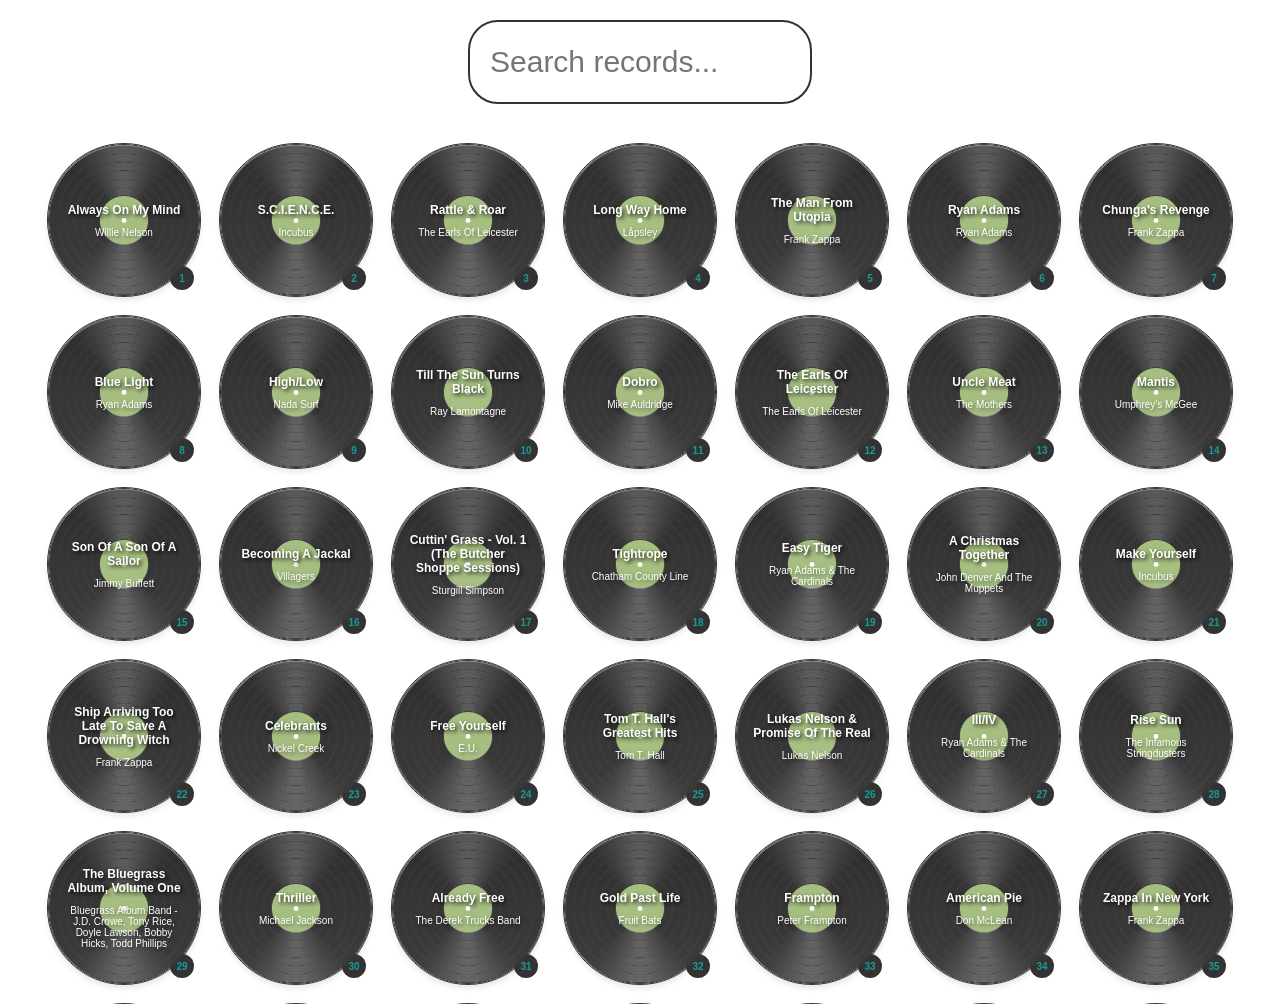
==== index.html @ 573f3544 "Added Spotify embedded player" ====
<!DOCTYPE html>
<html lang="en">
<head>
    <link rel="icon" href="images/favicon.png" type="image/x-icon">
    <link rel="shortcut icon" href="images/favicon.png" type="image/x-icon">
    <meta charset="UTF-8">
    <meta name="viewport" content="width=device-width, initial-scale=1.0">
    <title>Vinyl Records App</title>
    <link rel="stylesheet" href="style/style.css">
</head>
<body>
    <!-- Background image container -->
    <div id="background-image-container"></div>

    <!-- Search form -->
    <div class="search-container">
        <input type="text" id="search-input" placeholder="Search records...">
    </div>

    <!-- Main content container -->
    <div id="main-content">
        <!-- Card container -->
        <div id="card-container"></div>
    </div>

    <!-- Modal -->
    <div id="modal" class="modal">
        <div class="modal-content">
            <span class="close" id="close">&times;</span>
            <div id="modal-details">
                <!-- Add a div to display the Spotify Album Art -->
                <div id="album-art-container">
                    <img id="album-art" src="" alt="Album Art">
                    <div id="spotify-player-container"></div>
                    <h2 id="modal-title">Title</h2>
                    <p><strong id="modal-artist">Artist</strong></p>
                    <a id="modal-spotify-link" href="#" target="_blank"><img src="images/spotify.png" alt="Spotify" width="50" height="50"></a>
                    <a id="modal-discogs-link" href="#" target="_blank"><img src="images/discogs.png" alt="Discogs" width="50" height="50"></a>
                    <div id="modal-high"></div><div id="modal-median"></div><div id="modal-low"></div> 
                </div>
            </div>
        </div>
    </div>

    <!-- JavaScript -->
    <script src="scripts/script.js"></script>
</body>
</html>
---- style/style.css ----
/* Reset some default styles */
body, html {
    margin: 0;
    padding: 0;
    font-family: Arial, sans-serif;
    overflow: hidden;
}

/* Background image container styles */
#background-image-container {
    position: fixed;
    top: 0;
    left: 0;
    width: 100%;
    height: 100%;
    background-size: cover;
    background-repeat: no-repeat;
    z-index: -1; /* Place it behind other content */
}


#main-content {
    position: relative;
    z-index: 1;
    max-height: calc(100vh - 20px); /* Adjust as needed */
    overflow-y: auto;
}

/* Card container styles */
#card-container {
    display: flex;
    flex-wrap: wrap;
    gap: 20px;
    padding: 20px;
    justify-content: center;
}

/* Card styles */
.card {
    width: 150px; /* Adjust the size as needed */
    height: 150px;
    border-radius: 50%;
    border: 0.1px solid #333; /* Outer edge border color */
    outline: 0.1px solid #333; /* Inner edge border color */
    background: url('../images/vinyl_bg.png'); /* Restore the background image */
    background-size: cover;
    background-repeat: no-repeat;
    position: relative;
    display: flex;
    align-items: center;
    justify-content: center;
    cursor: pointer;
    transition: transform 0.3s ease-in-out;
    box-shadow: 0px 4px 6px rgba(0, 0, 0, 0.1); /* Shadow */
}



.card:hover {
    transform: scale(1.05);
}

/* Circular container for text */
.text-container {
    width: 100%;
    height: 100%;
    border-radius: 50%;
    position: absolute;
    display: flex;
    flex-direction: column;
    justify-content: center;
    align-items: center;
    text-align: center;
    padding: 10px; /* Adjust padding as needed */
    box-sizing: border-box;
    background-color: rgba(255, 255, 255, 0.1); /* White background with transparency */
    overflow: hidden; /* Crop content that exceeds boundaries */
}



/* Title and Artist text styles */
.text-container h3 {
    color: white; /* White text color */
    font-size: 10px; /* Adjust font size as needed */
    margin: 0;
    padding: 5px; /* Adjust padding as needed */
    text-shadow: 2px 2px 4px rgba(0, 0, 0, 0.9);
}

.text-container p {
    color: white; /* White text color */
    font-size: 8px; /* Adjust font size as needed */
    margin: 0;
    padding: 5px; /* Adjust padding as needed */
    text-shadow: 2px 2px 4px rgba(0, 0, 0, 0.5);
}

/* Larger label hole */
.label {
    width: 20px;
    height: 20px;
    background-color: #333; /* Larger hole color */
    border-radius: 50%;
    position: absolute;
    bottom: 5px;
    right: 5px;
}

/* Smaller hole inside the label-hole */
.small-hole {
    width: 2px;
    height: 2px;
    background-color: #000; /* Smaller hole color */
    border-radius: 50%;
    position: absolute;
    bottom: 9px; /* Adjust the position to center it */
    right: 9px; /* Adjust the position to center it */
}

/* Highlight gradients for a more realistic look */
.card::before,
.card::after {
    content: "";
    position: absolute;
    width: 100%;
    height: 100%;
    background: linear-gradient(to top, rgba(255, 255, 255, 0.2) 0%, rgba(255, 255, 255, 0) 100%);
    border-radius: 50%;
    opacity: 0.2;
    pointer-events: none;
}

.card::before {
    top: 0;
    left: 0;
}

.card::after {
    bottom: 0;
    right: 0;
}

.modal-wrapper {
    /* Ensure the wrapper takes the full viewport height */
    height: 100vh;
    /* Enable scrolling within the wrapper if needed */
    overflow-y: auto;
    /* Hide horizontal scrollbar (optional) */
    overflow-x: hidden;
    /* Center the modal content vertically and horizontally */
    display: flex;
    align-items: center;
    justify-content: center;
}

/* Modal styles with a prominent shadow and glow */
.modal {
    position: fixed;
    width: 500px; /* Fixed width of 500px */
    height: 500px; /* Fixed height of 500px */
    z-index: 999;
    top: 50%;
    left: 50%;
    transform: translate(-50%, -50%);
    border-radius: 50%;
    background: url('../images/vinyl_bg.png'); /* Update the path to your image */
    background-size: cover; /* Ensure the background image fully covers the container */
    padding: 20px; /* Adjust padding as needed */
    box-shadow: 0px 8px 20px rgba(0, 0, 0, 0.5), 0px 0px 20px rgba(0, 255, 255, 0.5); /* Shadow with glow */
    max-height: 80%;
    overflow-y: auto;
    text-align: center;
    color: white;
    display: flex;
    flex-direction: column;
    justify-content: center;
}

/* Prevent body scrolling when the modal is open */
body.modal-open {
    overflow: hidden;
}

/* CSS */
.modal-content {
    max-height: 80vh; /* Set the maximum height to 80% of the viewport height */
    overflow-y: auto; /* Enable vertical scrolling when content exceeds max-height */
}


/* Font sizes for modal text */
.modal h2 {
    font-size: 40px; /* Larger font size for Title */
    overflow-wrap: break-word; /* Allow text to wrap */
   /* padding: 100px 0; /* Adjust padding as needed */
}

.modal p {
    font-size: 12px; /* Default font size for other text */
    overflow-wrap: break-word; /* Allow text to wrap */
    padding: 5px 0; /* Adjust padding as needed */
}

/* Font size for Artist text in modal */
.modal p.artist {
    font-size: 24px; /* Larger font size for Artist */
}


/* Font size for Artist text in modal */
.modal h2.artist {
    font-size: 30px; /* Larger font size for Artist */
}


.close {
    position: absolute;
    top: 10px;
    right: 10px;
    font-size: 24px;
    cursor: pointer;
}

.record-number-circle {
    position: absolute;
    bottom: 5px;
    right: 5px;
    background-color: #333; /* Circle background color */
    color: rgba(0, 255, 255, 0.5);
    border-radius: 50%;
    width: 24px; /* Adjust the size as needed */
    height: 24px; /* Adjust the size as needed */
    display: flex;
    justify-content: center;
    align-items: center;
    font-weight: bold;
    font-size: 10px; /* Adjust the font size as needed */
}

/* Search form input styles */
#search-input {
    width: 300px; /* Adjust the width as needed */
    height: 60px; /* Set the height to create a pill shape */
    border-radius: 30px; /* Half of the height to make it pill-shaped */
    font-size: 30px; /* Set the font size to 30px */
    padding: 10px 20px; /* Adjust padding as needed for text alignment */
    outline: none; /* Remove default input focus outline */
    border: 2px solid #333; /* Add a border style */
}

/* Search container styles (optional) */
.search-container {
    margin: 20px; /* Adjust margin as needed */
    text-align: center; /* Center the input within the container */
}

/* Style for the dropdown container */
.filter-container {
    position: relative;
    margin-bottom: 20px;
}

/* Style for the label */
label {
    display: block;
    margin-bottom: 5px;
    font-weight: bold;
}

/* Style for the select element */
#collection-filter {
    width: 50%;
    padding: 10px;
    border: none;
    border-radius: 25px; /* Make it pill-shaped */
    outline: none;
    display: block;
    margin: 0 auto; /* Center the element horizontally */
}


  /* Additional styling for the card content (Title and Artist) */
.card h3 {
    font-size: 12px;
    margin: 0;
    color: white;
  }
  
  .card p {
    font-size: 10px;
    margin: 0;
    color: white;
  }

/* Style for the album art container */
#album-art-container {
    text-align: center; /* Center its contents horizontally */
}

/* Style for the album art image */
#album-art {
    max-width: 190px; /* Ensure the image doesn't exceed the container width */
    height: auto; /* Maintain the image's aspect ratio */
    margin-bottom: 10px; /* Add spacing below the image */
    margin-top: 10px; /* Add spacing above the image */
    box-shadow: 0px 8px 20px rgba(0, 0, 0, 0.5), 0px 0px 20px rgba(0, 255, 255, 0.5); /* Shadow with glow */
}

/* Style for the title background */
#modal-title::before,
.modal h2::before {
    content: "";
    position: absolute;
    top: 0;
    left: 0;
    width: 100%;
    height: 100%;
    z-index: -1; /* Place it behind the text */
}

/* Style for the title text */
#modal-title {
    font-size: 20px; /* Adjust the font size as needed */
    margin-bottom: 2px; /* Add spacing below the title */
    position: relative; /* Ensure it's positioned relative to the container */
    z-index: 1; /* Place it above the background */
}

/* Style for the artist text */
.modal h2 {
    font-size: 20px; /* Larger font size for Title */
    overflow-wrap: break-word; /* Allow text to wrap */
    margin: 0;
    position: relative; /* Ensure it's positioned relative to the container */
    z-index: 1; /* Place it above the background */
}


/* Style for the artist */
#modal-artist {
    font-weight: bold; /* Make the artist text bold */
}

/* Style the "high," "median," and "low" fields in the modal */
#modal-high,
#modal-median,
#modal-low {
    font-weight: bold; /* Make the text bold */
    margin-top: 5px; /* Add some spacing between each field */
}

/* Style the values themselves */
#modal-high,
#modal-median,
#modal-low {
    color: #ffffff; /* Change the text color to blue (you can use your preferred color) */
    font-size: 10px;
}

/* Style the entire modal text section (including "high," "median," and "low") */
.modal-text {
    text-shadow: 2px 2px 4px rgba(0, 0, 0, 1);
}

#spotify-player-container {
    height: 90px; /* Adjust the height as needed */
    overflow: hidden; /* Hide any overflowing content (if necessary) */
}

iframe {
    border: none; /* Remove the border */
}
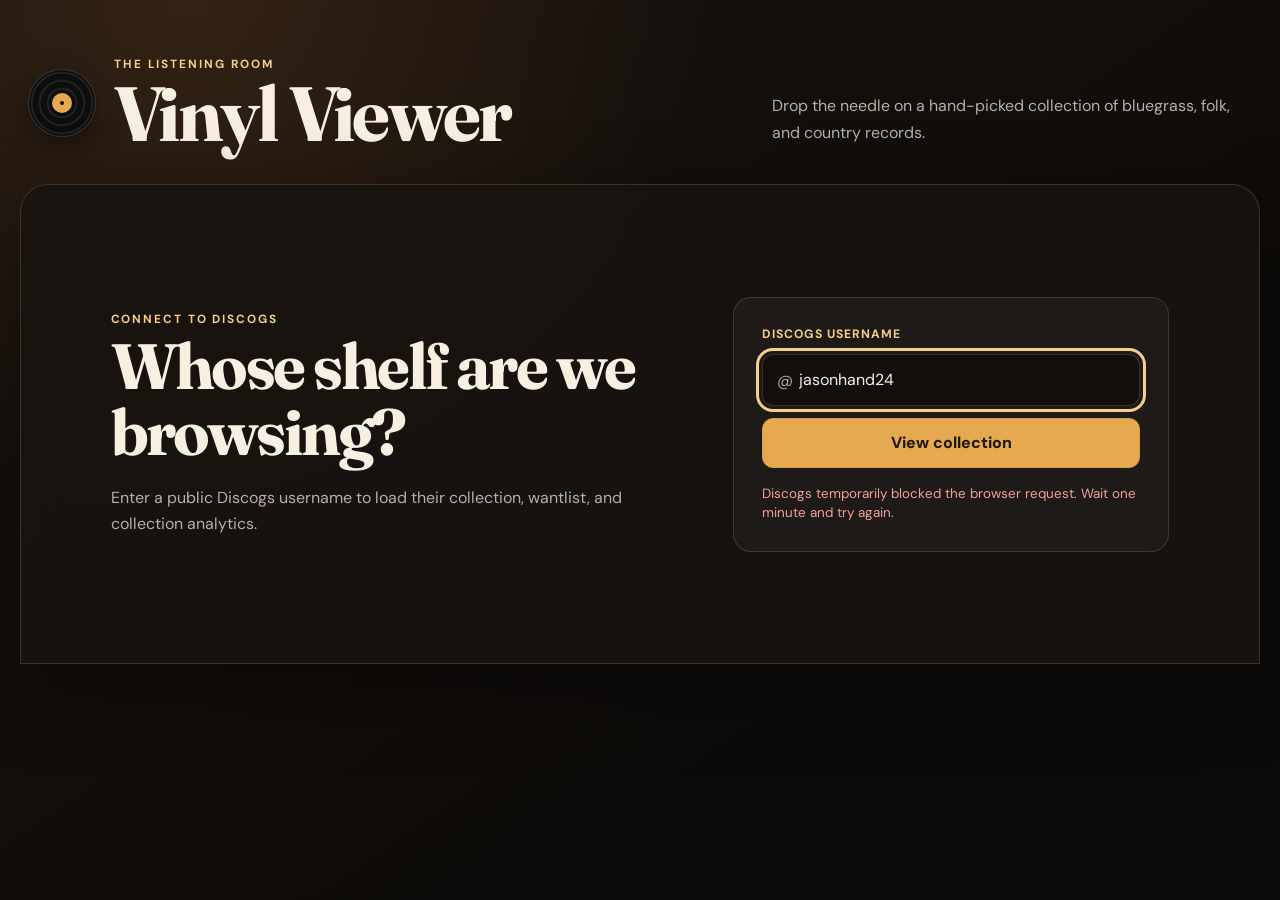
==== commit 42d3a47f: "UI updates and feature enhancements" ====
--- a/index.html
+++ b/index.html
@@ -1,48 +1,282 @@
-<!DOCTYPE html>
+<!doctype html>
 <html lang="en">
 <head>
-    <link rel="icon" href="images/favicon.png" type="image/x-icon">
-    <link rel="shortcut icon" href="images/favicon.png" type="image/x-icon">
-    <meta charset="UTF-8">
-    <meta name="viewport" content="width=device-width, initial-scale=1.0">
-    <title>Vinyl Records App</title>
+    <meta charset="utf-8">
+    <meta name="viewport" content="width=device-width, initial-scale=1">
+    <meta name="theme-color" content="#15110d">
+    <meta name="referrer" content="no-referrer">
+    <meta name="description" content="Browse a personal collection of vinyl records by artist, title, label, and genre.">
+    <link rel="icon" href="images/favicon.png" type="image/png">
+    <title>Vinyl Viewer</title>
     <link rel="stylesheet" href="style/style.css">
 </head>
 <body>
-    <!-- Background image container -->
-    <div id="background-image-container"></div>
-
-    <!-- Search form -->
-    <div class="search-container">
-        <input type="text" id="search-input" placeholder="Search records...">
+    <div class="background" aria-hidden="true"></div>
+
+    <header class="site-header">
+        <div class="header-content">
+            <div class="brand">
+                <div class="brand-mark" aria-hidden="true"><span></span></div>
+                <div>
+                    <p class="eyebrow">The listening room</p>
+                    <h1>Vinyl Viewer</h1>
+                </div>
+            </div>
+            <p class="intro">Drop the needle on a hand-picked collection of bluegrass, folk, and country records.</p>
+        </div>
+        <div id="navigation-row" class="navigation-row" hidden>
+            <nav class="view-nav" aria-label="Vinyl Viewer sections">
+                <button class="view-nav-button is-active" type="button" data-view="collection" aria-current="page">
+                    Collection <span id="collection-count">0</span>
+                </button>
+                <button class="view-nav-button" type="button" data-view="wantlist">
+                    Wantlist <span id="wantlist-count">0</span>
+                </button>
+                <button id="seller-view-button" class="view-nav-button" type="button" data-view="seller" hidden>
+                    For Sale <span id="seller-count">—</span>
+                </button>
+                <button class="view-nav-button" type="button" data-view="analytics">
+                    Analytics
+                </button>
+                <button class="view-nav-button" type="button" data-view="share">
+                    Share
+                </button>
+            </nav>
+            <div class="account-tools">
+                <span>Viewing <strong id="connected-username"></strong></span>
+                <button type="button" data-view="about">Who built this?</button>
+                <button id="disconnect-button" type="button">Disconnect</button>
+            </div>
+        </div>
+    </header>
+
+    <main>
+        <section id="connection-screen" class="connection-screen" aria-labelledby="connection-heading" hidden>
+            <div class="connection-copy">
+                <p class="eyebrow">Connect to Discogs</p>
+                <h2 id="connection-heading">Whose shelf are we browsing?</h2>
+                <p>Enter a public Discogs username to load their collection, wantlist, and collection analytics.</p>
+            </div>
+            <form id="connection-form" class="connection-form">
+                <label for="username-input">Discogs username</label>
+                <div class="connection-field">
+                    <span aria-hidden="true">@</span>
+                    <input id="username-input" name="username" type="text" required maxlength="64" autocomplete="username" placeholder="username">
+                </div>
+                <button id="connect-button" type="submit">View collection</button>
+                <p id="connection-error" class="connection-error" role="alert" hidden></p>
+            </form>
+        </section>
+
+        <section id="collection-panel" class="collection-panel" aria-labelledby="collection-heading" hidden>
+            <div class="collection-heading">
+                <div>
+                    <p id="section-eyebrow" class="eyebrow">Record library</p>
+                    <h2 id="collection-heading">Browse the collection</h2>
+                </div>
+                <p id="result-count" class="result-count" aria-live="polite">Loading records…</p>
+            </div>
+            <div id="shared-banner" class="shared-banner" hidden>
+                <strong>Shared collection</strong>
+                <p id="shared-description"></p>
+            </div>
+
+            <div id="collection-controls" class="controls" aria-label="Collection filters">
+                <label class="search-field" for="search-input">
+                    <span class="sr-only">Search records</span>
+                    <svg aria-hidden="true" viewBox="0 0 24 24">
+                        <path d="m21 21-4.4-4.4m2.4-5.1a7.5 7.5 0 1 1-15 0 7.5 7.5 0 0 1 15 0Z"></path>
+                    </svg>
+                    <input type="search" id="search-input" placeholder="Search artist, album, or label" autocomplete="off">
+                </label>
+
+                <label class="select-field">
+                    <span>Sort by</span>
+                    <select id="sort-select">
+                        <option value="shuffle">Shelf shuffle</option>
+                        <option value="artist">Artist A–Z</option>
+                        <option value="title">Album A–Z</option>
+                        <option value="newest">Recently added</option>
+                        <option value="rating">Highest rated</option>
+                    </select>
+                </label>
+
+                <button id="shuffle-button" class="secondary-button" type="button">
+                    <svg aria-hidden="true" viewBox="0 0 24 24">
+                        <path d="M16 3h5v5M4 20 21 3M21 16v5h-5M15 15l6 6M4 4l5 5"></path>
+                    </svg>
+                    Shuffle
+                </button>
+            </div>
+
+            <div id="status-message" class="status-message" role="status">
+                <div class="loader" aria-hidden="true"></div>
+                <p>Pulling records from the shelf…</p>
+            </div>
+            <div id="card-container" class="record-grid" hidden></div>
+            <nav id="seller-pagination" class="seller-pagination" aria-label="Seller inventory pages" hidden>
+                <button id="seller-previous" type="button">Previous</button>
+                <p id="seller-page-status"></p>
+                <button id="seller-next" type="button">Next</button>
+                <a id="seller-profile-link" target="_blank" rel="noopener noreferrer" referrerpolicy="no-referrer">
+                    View full inventory on Discogs
+                </a>
+            </nav>
+            <div id="analytics-dashboard" class="analytics-dashboard" hidden></div>
+            <div id="share-page" class="share-page" hidden>
+                <div class="share-intro">
+                    <p class="eyebrow">Share collection</p>
+                    <h3>Send someone the perfect stack.</h3>
+                    <p>Create a link to the records currently filtered on your shelf, the complete collection, or an album-by-album custom selection.</p>
+                </div>
+
+                <div class="share-options">
+                    <button id="share-current-button" class="share-option" type="button">
+                        <span class="share-option-icon" aria-hidden="true">⌕</span>
+                        <strong>Share current view</strong>
+                        <span>Keep the current search and filters</span>
+                        <small id="share-current-count">0 records</small>
+                    </button>
+                    <button id="share-full-button" class="share-option" type="button">
+                        <span class="share-option-icon" aria-hidden="true">◉</span>
+                        <strong>Share full collection</strong>
+                        <span>Include every album on the shelf</span>
+                        <small id="share-full-count">0 records</small>
+                    </button>
+                    <button id="share-custom-button" class="share-option" type="button">
+                        <span class="share-option-icon" aria-hidden="true">✓</span>
+                        <strong>Custom selection</strong>
+                        <span>Choose individual albums to include</span>
+                        <small>Pick albums</small>
+                    </button>
+                </div>
+
+                <label class="share-description" for="share-description">
+                    <span>Collection description <small>(optional)</small></span>
+                    <textarea id="share-description" maxlength="500" placeholder="Add a note for the people opening your link…"></textarea>
+                </label>
+
+                <section id="custom-share-panel" class="custom-share-panel" hidden>
+                    <div class="custom-share-heading">
+                        <div>
+                            <h4>Build a custom collection</h4>
+                            <p id="custom-selection-count">0 albums selected</p>
+                        </div>
+                        <div>
+                            <button id="select-all-share" type="button">Select all</button>
+                            <button id="clear-share-selection" type="button">Clear</button>
+                        </div>
+                    </div>
+                    <label class="custom-share-search">
+                        <span class="sr-only">Search albums to share</span>
+                        <input id="custom-share-search" type="search" placeholder="Search albums or artists">
+                    </label>
+                    <div id="custom-share-grid" class="custom-share-grid"></div>
+                    <button id="create-custom-share" class="create-share-button" type="button" disabled>Create custom link</button>
+                </section>
+
+                <section id="share-result" class="share-result" hidden>
+                    <div>
+                        <p class="eyebrow">Your link is ready</p>
+                        <h4>Share it anywhere</h4>
+                    </div>
+                    <div class="share-link-field">
+                        <input id="share-url" type="text" readonly aria-label="Share URL">
+                        <button id="copy-share-url" type="button">Copy link</button>
+                    </div>
+                    <p id="share-status" role="status"></p>
+                </section>
+            </div>
+            <div id="about-page" class="about-page" hidden>
+                <div class="about-intro">
+                    <div class="about-record" aria-hidden="true"><span></span></div>
+                    <div>
+                        <p class="eyebrow">About Vinyl Viewer</p>
+                        <h3>Built for people who still love the whole album.</h3>
+                        <p>Vinyl Viewer makes it easy to share and explore public Discogs collections through a focused, artwork-first experience.</p>
+                    </div>
+                </div>
+
+                <div class="about-feature-grid">
+                    <article class="about-card">
+                        <span class="about-icon" aria-hidden="true">👥</span>
+                        <h4>View friends’ collections</h4>
+                        <p>Discover what your friends are spinning, browse their collection and wantlist, and get inspired by their musical taste.</p>
+                        <ul>
+                            <li>See album artwork in detail</li>
+                            <li>Browse by collection, year, or rating</li>
+                            <li>Open any album for complete details</li>
+                        </ul>
+                    </article>
+                    <article class="about-card">
+                        <span class="about-icon" aria-hidden="true">🎵</span>
+                        <h4>Your Discogs collection</h4>
+                        <p>Connect any public Discogs username to view its collection in a clean, responsive interface.</p>
+                        <ul>
+                            <li>Advanced filtering and sorting</li>
+                            <li>Collection statistics and insights</li>
+                            <li>Easy switching between collectors</li>
+                        </ul>
+                    </article>
+                </div>
+
+                <section class="about-builder">
+                    <div>
+                        <p class="eyebrow">Who built this?</p>
+                        <h3>Created by Jason Hand</h3>
+                        <p>Developer, creator, and advocate building useful digital experiences for curious people.</p>
+                    </div>
+                    <div class="builder-links">
+                        <a href="https://jasonhand.com/" target="_blank" rel="noopener noreferrer">Visit Jason’s site</a>
+                        <a href="https://github.com/jasonhand/vinyl-viewer" target="_blank" rel="noopener noreferrer">View source</a>
+                    </div>
+                </section>
+
+                <section class="coffee-card">
+                    <div class="coffee-icon" aria-hidden="true">☕</div>
+                    <div>
+                        <p class="eyebrow">Support the project</p>
+                        <h3>Buy the developer coffee</h3>
+                        <p>Support the development, maintenance, and hosting costs of this tool.</p>
+                    </div>
+                    <div class="coffee-actions">
+                        <a href="https://buy.stripe.com/28E5kD26Lgnjfpr4XQ3oA00" target="_blank" rel="noopener noreferrer">$5 Coffee</a>
+                        <a href="https://buy.stripe.com/14AdR9aDhgnjcdf61U3oA01" target="_blank" rel="noopener noreferrer">$10 Coffee &amp; Snack</a>
+                    </div>
+                </section>
+
+                <p class="about-footer">Built with <span aria-label="love">♥</span> for vinyl enthusiasts everywhere.</p>
+            </div>
+        </section>
+    </main>
+
+    <div id="modal" class="modal" hidden>
+        <div class="modal-backdrop" data-close-modal></div>
+        <section class="modal-dialog" role="dialog" aria-modal="true" aria-labelledby="modal-title" tabindex="-1">
+            <button id="close-modal" class="modal-close" type="button" aria-label="Close record details">
+                <svg aria-hidden="true" viewBox="0 0 24 24"><path d="m6 6 12 12M18 6 6 18"></path></svg>
+            </button>
+            <div id="modal-content"></div>
+        </section>
     </div>
 
-    <!-- Main content container -->
-    <div id="main-content">
-        <!-- Card container -->
-        <div id="card-container"></div>
-    </div>
-
-    <!-- Modal -->
-    <div id="modal" class="modal">
-        <div class="modal-content">
-            <span class="close" id="close">&times;</span>
-            <div id="modal-details">
-                <!-- Add a div to display the Spotify Album Art -->
-                <div id="album-art-container">
-                    <img id="album-art" src="" alt="Album Art">
-                    <div id="spotify-player-container"></div>
-                    <h2 id="modal-title">Title</h2>
-                    <p><strong id="modal-artist">Artist</strong></p>
-                    <a id="modal-spotify-link" href="#" target="_blank"><img src="images/spotify.png" alt="Spotify" width="50" height="50"></a>
-                    <a id="modal-discogs-link" href="#" target="_blank"><img src="images/discogs.png" alt="Discogs" width="50" height="50"></a>
-                    <div id="modal-high"></div><div id="modal-median"></div><div id="modal-low"></div> 
-                </div>
-            </div>
-        </div>
-    </div>
-
-    <!-- JavaScript -->
+    <template id="record-card-template">
+        <article class="record-card">
+            <button class="record-card-button" type="button">
+                <div class="cover-wrap">
+                    <div class="cover-fallback" aria-hidden="true"><span></span></div>
+                    <img class="cover-image" alt="" loading="lazy">
+                    <div class="cover-shine" aria-hidden="true"></div>
+                </div>
+                <div class="record-copy">
+                    <p class="record-artist"></p>
+                    <h3 class="record-title"></h3>
+                    <div class="record-meta"></div>
+                </div>
+            </button>
+        </article>
+    </template>
+
     <script src="scripts/script.js"></script>
 </body>
 </html>
--- a/style/style.css
+++ b/style/style.css
@@ -1,373 +1,2212 @@
-/* Reset some default styles */
-body, html {
+@import url("https://fonts.googleapis.com/css2?family=DM+Sans:wght@400;500;600;700&family=Fraunces:opsz,wght@9..144,600;9..144,700&display=swap");
+
+:root {
+    color-scheme: dark;
+    --amber: #e5a94f;
+    --amber-light: #f4cf8b;
+    --cream: #f7efe2;
+    --ink: #15110d;
+    --muted: #b9afa2;
+    --panel: rgba(25, 20, 16, 0.88);
+    --panel-light: rgba(51, 40, 31, 0.72);
+    --stroke: rgba(244, 207, 139, 0.17);
+    --shadow: 0 24px 80px rgba(0, 0, 0, 0.38);
+}
+
+* {
+    box-sizing: border-box;
+}
+
+html {
+    min-width: 320px;
+    background: var(--ink);
+    scroll-behavior: smooth;
+}
+
+body {
+    min-height: 100vh;
     margin: 0;
+    color: var(--cream);
+    font-family: "DM Sans", system-ui, sans-serif;
+    background:
+        radial-gradient(circle at 15% 0%, rgba(163, 99, 44, 0.2), transparent 32rem),
+        linear-gradient(145deg, #19130f 0%, #0d0b09 70%);
+}
+
+button,
+input,
+select {
+    font: inherit;
+}
+
+button,
+select {
+    cursor: pointer;
+}
+
+button:focus-visible,
+input:focus-visible,
+select:focus-visible,
+a:focus-visible {
+    outline: 3px solid var(--amber-light);
+    outline-offset: 3px;
+}
+
+.background {
+    position: fixed;
+    inset: 0;
+    z-index: -1;
+    background:
+        linear-gradient(180deg, rgba(10, 8, 6, 0.58), rgba(10, 8, 6, 0.92)),
+        url("../images/backgrounds/bg04.jpg") center / cover;
+    filter: saturate(0.7);
+}
+
+.site-header,
+main {
+    width: min(1440px, calc(100% - 40px));
+    margin-inline: auto;
+}
+
+.site-header {
+    padding: 56px 8px 34px;
+}
+
+.header-content {
+    display: flex;
+    align-items: flex-end;
+    justify-content: space-between;
+    gap: 36px;
+}
+
+.brand {
+    display: flex;
+    align-items: center;
+    gap: 18px;
+}
+
+.brand-mark {
+    position: relative;
+    width: 68px;
+    height: 68px;
+    flex: 0 0 auto;
+    border: 1px solid rgba(255, 255, 255, 0.16);
+    border-radius: 50%;
+    background: repeating-radial-gradient(circle, #0d0d0d 0 5px, #292929 6px, #0d0d0d 8px);
+    box-shadow: 0 10px 28px rgba(0, 0, 0, 0.36);
+}
+
+.brand-mark::after,
+.brand-mark span {
+    position: absolute;
+    inset: 23px;
+    content: "";
+    border-radius: 50%;
+    background: var(--amber);
+}
+
+.brand-mark span {
+    inset: 31px;
+    z-index: 1;
+    background: #17110d;
+}
+
+.eyebrow {
+    margin: 0 0 6px;
+    color: var(--amber-light);
+    font-size: 0.74rem;
+    font-weight: 700;
+    letter-spacing: 0.16em;
+    text-transform: uppercase;
+}
+
+h1,
+h2,
+.modal-heading h2 {
+    margin: 0;
+    font-family: "Fraunces", Georgia, serif;
+    letter-spacing: -0.035em;
+}
+
+h1 {
+    font-size: clamp(2.7rem, 6vw, 5.1rem);
+    line-height: 0.94;
+}
+
+.intro {
+    max-width: 480px;
+    margin: 0 0 4px;
+    color: var(--muted);
+    font-size: 1rem;
+    line-height: 1.65;
+}
+
+.navigation-row {
+    display: flex;
+    align-items: center;
+    justify-content: space-between;
+    gap: 20px;
+    margin-top: 34px;
+    padding-bottom: 2px;
+}
+
+.view-nav {
+    display: flex;
+    gap: 8px;
+}
+
+.view-nav-button {
+    display: inline-flex;
+    align-items: center;
+    gap: 8px;
+    padding: 10px 15px;
+    border: 1px solid transparent;
+    border-radius: 999px;
+    color: var(--muted);
+    background: transparent;
+    font-size: 0.88rem;
+    font-weight: 700;
+    transition: color 160ms ease, background 160ms ease, border-color 160ms ease;
+}
+
+.view-nav-button:hover {
+    color: var(--cream);
+    background: rgba(255, 255, 255, 0.05);
+}
+
+.view-nav-button.is-active {
+    border-color: rgba(229, 169, 79, 0.35);
+    color: var(--amber-light);
+    background: rgba(229, 169, 79, 0.1);
+}
+
+.view-nav-button span {
+    min-width: 23px;
+    padding: 2px 6px;
+    border-radius: 999px;
+    color: var(--cream);
+    background: rgba(255, 255, 255, 0.09);
+    font-size: 0.68rem;
+    text-align: center;
+}
+
+.account-tools {
+    display: flex;
+    align-items: center;
+    gap: 12px;
+    color: var(--muted);
+    font-size: 0.82rem;
+}
+
+.account-tools strong {
+    color: var(--cream);
+}
+
+.account-tools button {
+    padding: 8px 12px;
+    border: 1px solid rgba(255, 255, 255, 0.14);
+    border-radius: 9px;
+    color: var(--muted);
+    background: rgba(255, 255, 255, 0.04);
+}
+
+.account-tools button:hover {
+    border-color: rgba(229, 169, 79, 0.45);
+    color: var(--amber-light);
+}
+
+.account-tools button.is-active {
+    border-color: rgba(229, 169, 79, 0.45);
+    color: var(--amber-light);
+    background: rgba(229, 169, 79, 0.1);
+}
+
+.connection-screen {
+    display: grid;
+    grid-template-columns: 1.1fr 0.9fr;
+    gap: clamp(32px, 7vw, 100px);
+    min-height: 480px;
+    padding: clamp(32px, 7vw, 90px);
+    border: 1px solid var(--stroke);
+    border-radius: 28px 28px 0 0;
+    align-items: center;
+    background: var(--panel);
+    box-shadow: var(--shadow);
+    backdrop-filter: blur(22px);
+}
+
+.connection-copy h2 {
+    max-width: 650px;
+    margin: 0;
+    font-family: "Fraunces", Georgia, serif;
+    font-size: clamp(2.2rem, 5vw, 4.6rem);
+    line-height: 1.03;
+    letter-spacing: -0.04em;
+}
+
+.connection-copy > p:last-child {
+    max-width: 540px;
+    margin: 20px 0 0;
+    color: var(--muted);
+    line-height: 1.65;
+}
+
+.connection-form {
+    display: grid;
+    gap: 12px;
+    padding: 28px;
+    border: 1px solid var(--stroke);
+    border-radius: 18px;
+    background: rgba(255, 255, 255, 0.035);
+}
+
+.connection-form > label {
+    color: var(--amber-light);
+    font-size: 0.76rem;
+    font-weight: 700;
+    letter-spacing: 0.08em;
+    text-transform: uppercase;
+}
+
+.connection-field {
+    position: relative;
+}
+
+.connection-field span {
+    position: absolute;
+    top: 50%;
+    left: 15px;
+    color: var(--muted);
+    transform: translateY(-50%);
+}
+
+.connection-field input {
+    width: 100%;
+    height: 52px;
+    padding: 0 16px 0 36px;
+    border: 1px solid var(--stroke);
+    border-radius: 11px;
+    color: var(--cream);
+    background: rgba(12, 10, 8, 0.62);
+}
+
+.connection-form > button {
+    height: 50px;
+    border: 1px solid #d99c45;
+    border-radius: 11px;
+    color: #21170b;
+    background: var(--amber);
+    font-weight: 800;
+}
+
+.connection-form > button:hover {
+    background: var(--amber-light);
+}
+
+.connection-form > button:disabled {
+    cursor: wait;
+    opacity: 0.65;
+}
+
+.connection-error {
+    margin: 4px 0 0;
+    color: #f2a29d;
+    font-size: 0.84rem;
+    line-height: 1.45;
+}
+
+.collection-panel {
+    min-height: 70vh;
+    padding: 32px;
+    border: 1px solid var(--stroke);
+    border-radius: 28px 28px 0 0;
+    background: var(--panel);
+    box-shadow: var(--shadow);
+    backdrop-filter: blur(22px);
+}
+
+.collection-heading {
+    display: flex;
+    align-items: flex-end;
+    justify-content: space-between;
+    gap: 24px;
+    margin-bottom: 24px;
+}
+
+.collection-heading h2 {
+    font-size: clamp(1.8rem, 3vw, 2.8rem);
+}
+
+.shared-banner {
+    margin: -4px 0 22px;
+    padding: 14px 17px;
+    border: 1px solid rgba(229, 169, 79, 0.28);
+    border-radius: 12px;
+    background: rgba(229, 169, 79, 0.07);
+}
+
+.shared-banner strong,
+.shared-banner p {
+    display: inline;
+}
+
+.shared-banner strong {
+    margin-right: 8px;
+    color: var(--amber-light);
+}
+
+.shared-banner p {
+    margin: 0;
+    color: var(--muted);
+    font-size: 0.86rem;
+}
+
+.result-count {
+    margin: 0;
+    color: var(--muted);
+    font-size: 0.92rem;
+    white-space: nowrap;
+}
+
+.controls {
+    position: sticky;
+    top: 12px;
+    z-index: 5;
+    display: grid;
+    grid-template-columns: minmax(260px, 1fr) auto auto;
+    gap: 12px;
+    margin-bottom: 30px;
+    padding: 12px;
+    border: 1px solid var(--stroke);
+    border-radius: 18px;
+    background: rgba(19, 15, 12, 0.9);
+    box-shadow: 0 14px 30px rgba(0, 0, 0, 0.22);
+    backdrop-filter: blur(18px);
+}
+
+.search-field {
+    position: relative;
+    display: block;
+}
+
+.search-field svg {
+    position: absolute;
+    top: 50%;
+    left: 15px;
+    width: 20px;
+    fill: none;
+    stroke: var(--muted);
+    stroke-linecap: round;
+    stroke-width: 1.8;
+    transform: translateY(-50%);
+}
+
+.search-field input,
+.select-field select {
+    width: 100%;
+    height: 48px;
+    border: 1px solid transparent;
+    border-radius: 12px;
+    color: var(--cream);
+    background: var(--panel-light);
+    transition: border-color 160ms ease, background 160ms ease;
+}
+
+.search-field input {
+    padding: 0 16px 0 46px;
+}
+
+.search-field input::placeholder {
+    color: #91877d;
+}
+
+.search-field input:hover,
+.select-field select:hover {
+    border-color: var(--stroke);
+    background: rgba(66, 52, 40, 0.8);
+}
+
+.select-field {
+    display: grid;
+    gap: 4px;
+}
+
+.select-field span {
+    position: absolute;
+    width: 1px;
+    height: 1px;
+    overflow: hidden;
+    clip: rect(0 0 0 0);
+}
+
+.select-field select {
+    min-width: 164px;
+    padding: 0 36px 0 14px;
+}
+
+.secondary-button {
+    display: inline-flex;
+    align-items: center;
+    justify-content: center;
+    gap: 8px;
+    height: 48px;
+    padding: 0 18px;
+    border: 1px solid rgba(229, 169, 79, 0.4);
+    border-radius: 12px;
+    color: var(--amber-light);
+    background: rgba(229, 169, 79, 0.08);
+    font-weight: 700;
+    transition: transform 160ms ease, background 160ms ease;
+}
+
+.secondary-button:hover {
+    background: rgba(229, 169, 79, 0.16);
+    transform: translateY(-1px);
+}
+
+.secondary-button svg {
+    width: 18px;
+    fill: none;
+    stroke: currentColor;
+    stroke-linecap: round;
+    stroke-linejoin: round;
+    stroke-width: 1.8;
+}
+
+.record-grid {
+    display: grid;
+    grid-template-columns: repeat(auto-fill, minmax(190px, 1fr));
+    gap: 30px 22px;
+}
+
+.seller-pagination {
+    display: grid;
+    grid-template-columns: auto minmax(140px, 1fr) auto auto;
+    align-items: center;
+    gap: 10px;
+    margin-top: 34px;
+    padding: 14px;
+    border: 1px solid var(--stroke);
+    border-radius: 14px;
+    background: rgba(255, 255, 255, 0.025);
+}
+
+.seller-pagination p {
+    margin: 0;
+    color: var(--muted);
+    text-align: center;
+}
+
+.seller-pagination button,
+.seller-pagination a {
+    min-height: 42px;
+    padding: 0 14px;
+    border: 1px solid var(--stroke);
+    border-radius: 9px;
+    color: var(--cream);
+    text-decoration: none;
+    background: rgba(255, 255, 255, 0.045);
+}
+
+.seller-pagination a {
+    display: inline-flex;
+    align-items: center;
+    color: var(--amber-light);
+}
+
+.seller-pagination button:disabled {
+    cursor: not-allowed;
+    opacity: 0.4;
+}
+
+.record-card {
+    min-width: 0;
+}
+
+.record-card-button {
+    width: 100%;
     padding: 0;
-    font-family: Arial, sans-serif;
+    border: 0;
+    color: inherit;
+    text-align: left;
+    background: transparent;
+}
+
+.cover-wrap {
+    position: relative;
     overflow: hidden;
-}
-
-/* Background image container styles */
-#background-image-container {
-    position: fixed;
-    top: 0;
-    left: 0;
+    aspect-ratio: 1;
+    border: 1px solid rgba(255, 255, 255, 0.1);
+    border-radius: 14px;
+    background: #241d17;
+    box-shadow: 0 18px 32px rgba(0, 0, 0, 0.32);
+    transition: transform 220ms ease, box-shadow 220ms ease;
+}
+
+.record-card-button:hover .cover-wrap {
+    transform: translateY(-7px) rotate(-0.6deg);
+    box-shadow: 0 26px 45px rgba(0, 0, 0, 0.48);
+}
+
+.cover-image {
+    display: block;
     width: 100%;
     height: 100%;
-    background-size: cover;
-    background-repeat: no-repeat;
-    z-index: -1; /* Place it behind other content */
-}
-
-
-#main-content {
-    position: relative;
-    z-index: 1;
-    max-height: calc(100vh - 20px); /* Adjust as needed */
-    overflow-y: auto;
-}
-
-/* Card container styles */
-#card-container {
+    object-fit: cover;
+    transition: transform 500ms ease;
+}
+
+.record-card-button:hover .cover-image {
+    transform: scale(1.035);
+}
+
+.cover-shine {
+    position: absolute;
+    inset: 0;
+    background: linear-gradient(125deg, rgba(255, 255, 255, 0.2), transparent 28%, transparent 70%, rgba(0, 0, 0, 0.25));
+    pointer-events: none;
+}
+
+.cover-fallback,
+.modal-cover-fallback {
+    position: absolute;
+    inset: 0;
+    display: none;
+    place-items: center;
+    background: radial-gradient(circle at center, #d09b48 0 18%, #1e1d1c 18.5% 20%, #090909 20.5% 100%);
+}
+
+.cover-fallback.is-visible,
+.modal-cover.image-error .modal-cover-fallback {
+    display: grid;
+}
+
+.cover-fallback span,
+.modal-cover-fallback span {
+    width: 8px;
+    height: 8px;
+    border-radius: 50%;
+    background: #0a0908;
+}
+
+.record-copy {
+    padding: 15px 4px 0;
+}
+
+.record-artist {
+    overflow: hidden;
+    margin: 0 0 5px;
+    color: var(--amber-light);
+    font-size: 0.76rem;
+    font-weight: 700;
+    letter-spacing: 0.08em;
+    text-overflow: ellipsis;
+    text-transform: uppercase;
+    white-space: nowrap;
+}
+
+.record-title {
+    display: -webkit-box;
+    min-height: 2.8em;
+    overflow: hidden;
+    margin: 0;
+    font-family: "Fraunces", Georgia, serif;
+    font-size: 1.08rem;
+    line-height: 1.35;
+    -webkit-box-orient: vertical;
+    -webkit-line-clamp: 2;
+}
+
+.record-meta {
     display: flex;
     flex-wrap: wrap;
-    gap: 20px;
-    padding: 20px;
-    justify-content: center;
-}
-
-/* Card styles */
-.card {
-    width: 150px; /* Adjust the size as needed */
-    height: 150px;
-    border-radius: 50%;
-    border: 0.1px solid #333; /* Outer edge border color */
-    outline: 0.1px solid #333; /* Inner edge border color */
-    background: url('../images/vinyl_bg.png'); /* Restore the background image */
-    background-size: cover;
-    background-repeat: no-repeat;
-    position: relative;
+    gap: 6px;
+    margin-top: 10px;
+}
+
+.meta-tag {
+    padding: 4px 7px;
+    border: 1px solid rgba(255, 255, 255, 0.08);
+    border-radius: 5px;
+    color: #aaa096;
+    font-size: 0.68rem;
+    line-height: 1;
+    background: rgba(255, 255, 255, 0.035);
+}
+
+.status-message {
+    display: grid;
+    min-height: 260px;
+    place-content: center;
+    color: var(--muted);
+    text-align: center;
+}
+
+.status-message h3 {
+    margin: 0 0 8px;
+    color: var(--cream);
+    font-family: "Fraunces", Georgia, serif;
+    font-size: 1.6rem;
+}
+
+.status-message p {
+    margin: 0;
+}
+
+.analytics-dashboard {
+    display: grid;
+    gap: 24px;
+}
+
+.analytics-stats {
+    display: grid;
+    grid-template-columns: repeat(4, minmax(0, 1fr));
+    gap: 14px;
+}
+
+.analytics-stat,
+.analytics-visual,
+.about-card,
+.about-builder,
+.coffee-card {
+    border: 1px solid var(--stroke);
+    background: rgba(255, 255, 255, 0.025);
+}
+
+.analytics-stat {
+    min-width: 0;
+    padding: 22px;
+    border-radius: 16px;
+}
+
+.analytics-stat p,
+.analytics-stat strong,
+.analytics-stat span {
+    display: block;
+}
+
+.analytics-stat p {
+    margin: 0 0 14px;
+    color: var(--muted);
+    font-size: 0.75rem;
+    font-weight: 700;
+    letter-spacing: 0.07em;
+    text-transform: uppercase;
+}
+
+.analytics-stat strong {
+    overflow: hidden;
+    margin-bottom: 6px;
+    color: var(--amber-light);
+    font-family: "Fraunces", Georgia, serif;
+    font-size: clamp(1.7rem, 3vw, 2.5rem);
+    line-height: 1;
+    text-overflow: ellipsis;
+}
+
+.analytics-stat span {
+    color: var(--muted);
+    font-size: 0.76rem;
+}
+
+.analytics-donuts {
+    display: grid;
+    grid-template-columns: repeat(2, minmax(0, 1fr));
+    gap: 14px;
+}
+
+.analytics-visual {
+    min-width: 0;
+    padding: 22px;
+    border-radius: 16px;
+}
+
+.analytics-section-heading {
+    margin-bottom: 22px;
+}
+
+.analytics-section-heading h3 {
+    margin: 0 0 5px;
+    font-family: "Fraunces", Georgia, serif;
+    font-size: 1.2rem;
+}
+
+.analytics-section-heading p {
+    margin: 0;
+    color: var(--muted);
+    font-size: 0.76rem;
+}
+
+.donut-content {
     display: flex;
     align-items: center;
     justify-content: center;
+    gap: clamp(24px, 5vw, 54px);
+    min-height: 230px;
+}
+
+.donut-chart {
+    position: relative;
+    display: grid;
+    width: 210px;
+    max-width: 52%;
+    flex: 0 0 auto;
+    aspect-ratio: 1;
+    border-radius: 50%;
+    place-items: center;
+    box-shadow: inset 0 0 24px rgba(0, 0, 0, 0.22), 0 18px 35px rgba(0, 0, 0, 0.24);
+}
+
+.donut-chart::after {
+    position: absolute;
+    width: 57%;
+    aspect-ratio: 1;
+    border: 1px solid var(--stroke);
+    border-radius: 50%;
+    content: "";
+    background: #1c1713;
+    box-shadow: 0 0 20px rgba(0, 0, 0, 0.3);
+}
+
+.donut-center {
+    position: relative;
+    z-index: 1;
+    text-align: center;
+}
+
+.donut-center strong,
+.donut-center span {
+    display: block;
+}
+
+.donut-center strong {
+    color: var(--cream);
+    font-family: "Fraunces", Georgia, serif;
+    font-size: 1.75rem;
+    line-height: 1;
+}
+
+.donut-center span {
+    margin-top: 4px;
+    color: var(--muted);
+    font-size: 0.68rem;
+}
+
+.donut-legend {
+    display: grid;
+    min-width: 0;
+    flex: 1;
+    gap: 11px;
+}
+
+.donut-legend-item {
+    display: grid;
+    grid-template-columns: 10px minmax(0, 1fr) auto;
+    align-items: center;
+    gap: 8px;
+    font-size: 0.78rem;
+}
+
+.donut-legend-item > span {
+    width: 10px;
+    height: 10px;
+    border-radius: 3px;
+}
+
+.donut-legend-item p {
+    overflow: hidden;
+    margin: 0;
+    color: #d7cec4;
+    text-overflow: ellipsis;
+    white-space: nowrap;
+}
+
+.donut-legend-item strong {
+    color: var(--amber-light);
+}
+
+.timeline-scroll {
+    width: 100%;
+    overflow-x: auto;
+    overflow-y: hidden;
+    scrollbar-color: rgba(229, 169, 79, 0.35) transparent;
+}
+
+.timeline-chart {
+    display: block;
+    width: max(100%, 760px);
+    height: 280px;
+}
+
+.timeline-grid-line {
+    stroke: rgba(255, 255, 255, 0.08);
+    stroke-width: 1;
+}
+
+.timeline-area {
+    fill: rgba(229, 169, 79, 0.09);
+}
+
+.timeline-line {
+    fill: none;
+    stroke: var(--amber);
+    stroke-linecap: round;
+    stroke-linejoin: round;
+    stroke-width: 2.5;
+}
+
+.timeline-point {
+    fill: #1c1713;
+    stroke: var(--amber-light);
+    stroke-width: 2;
+}
+
+.timeline-point:hover {
+    fill: var(--amber-light);
+}
+
+.timeline-axis-label {
+    fill: var(--muted);
+    font-family: "DM Sans", system-ui, sans-serif;
+    font-size: 10px;
+}
+
+.timeline-y-label {
+    text-anchor: end;
+}
+
+.timeline-x-label {
+    text-anchor: middle;
+}
+
+.analytics-empty {
+    margin: 40px 0;
+    color: var(--muted);
+    text-align: center;
+}
+
+.artist-table-wrap {
+    overflow-x: auto;
+}
+
+.artist-table {
+    width: 100%;
+    border-collapse: collapse;
+}
+
+.artist-table th,
+.artist-table td {
+    padding: 13px 14px;
+    border-bottom: 1px solid rgba(255, 255, 255, 0.07);
+    text-align: left;
+}
+
+.artist-table th {
+    color: var(--muted);
+    font-size: 0.7rem;
+    letter-spacing: 0.08em;
+    text-transform: uppercase;
+}
+
+.artist-table td {
+    color: #ddd4ca;
+    font-size: 0.86rem;
+}
+
+.artist-table th:first-child,
+.artist-table td:first-child {
+    width: 72px;
+    color: var(--muted);
+    text-align: center;
+}
+
+.artist-table th:last-child,
+.artist-table td:last-child {
+    width: 90px;
+    color: var(--amber-light);
+    font-weight: 700;
+    text-align: right;
+}
+
+.artist-table tbody tr:last-child td {
+    border-bottom: 0;
+}
+
+.artist-table tbody tr:hover {
+    background: rgba(255, 255, 255, 0.025);
+}
+
+.about-page {
+    display: grid;
+    gap: 18px;
+}
+
+.about-intro {
+    display: grid;
+    grid-template-columns: auto minmax(0, 1fr);
+    align-items: center;
+    gap: 28px;
+    padding: 26px 10px 34px;
+}
+
+.about-intro h3,
+.about-builder h3,
+.coffee-card h3 {
+    margin: 0;
+    font-family: "Fraunces", Georgia, serif;
+    letter-spacing: -0.025em;
+}
+
+.about-intro h3 {
+    max-width: 720px;
+    font-size: clamp(2rem, 4vw, 3.6rem);
+    line-height: 1.08;
+}
+
+.about-intro p:last-child,
+.about-builder p:last-child,
+.coffee-card p:last-child {
+    max-width: 700px;
+    margin: 12px 0 0;
+    color: var(--muted);
+    line-height: 1.6;
+}
+
+.about-record {
+    position: relative;
+    width: 110px;
+    aspect-ratio: 1;
+    border-radius: 50%;
+    background: repeating-radial-gradient(circle, #0d0d0d 0 7px, #2a2928 8px, #0d0d0d 10px);
+    box-shadow: 0 16px 36px rgba(0, 0, 0, 0.35);
+}
+
+.about-record::after,
+.about-record span {
+    position: absolute;
+    inset: 37px;
+    border-radius: 50%;
+    content: "";
+    background: var(--amber);
+}
+
+.about-record span {
+    inset: 51px;
+    z-index: 1;
+    background: #15110d;
+}
+
+.about-feature-grid {
+    display: grid;
+    grid-template-columns: 1fr 1fr;
+    gap: 14px;
+}
+
+.about-card,
+.about-builder,
+.coffee-card {
+    padding: 26px;
+    border-radius: 16px;
+}
+
+.about-icon {
+    display: block;
+    margin-bottom: 16px;
+    font-size: 1.8rem;
+}
+
+.about-card h4 {
+    margin: 0 0 10px;
+    font-family: "Fraunces", Georgia, serif;
+    font-size: 1.35rem;
+}
+
+.about-card p,
+.about-card li {
+    color: var(--muted);
+    font-size: 0.86rem;
+    line-height: 1.6;
+}
+
+.about-card p {
+    margin: 0;
+}
+
+.about-card ul {
+    display: grid;
+    gap: 5px;
+    margin: 18px 0 0;
+    padding-left: 19px;
+}
+
+.about-builder,
+.coffee-card {
+    display: flex;
+    align-items: center;
+    justify-content: space-between;
+    gap: 28px;
+}
+
+.builder-links,
+.coffee-actions {
+    display: flex;
+    flex: 0 0 auto;
+    flex-wrap: wrap;
+    gap: 10px;
+}
+
+.builder-links a,
+.coffee-actions a {
+    padding: 11px 15px;
+    border: 1px solid var(--stroke);
+    border-radius: 10px;
+    color: var(--cream);
+    font-size: 0.84rem;
+    font-weight: 700;
+    text-decoration: none;
+    background: rgba(255, 255, 255, 0.04);
+}
+
+.builder-links a:hover {
+    border-color: var(--amber);
+    color: var(--amber-light);
+}
+
+.coffee-card {
+    justify-content: flex-start;
+    background: linear-gradient(125deg, rgba(123, 75, 34, 0.26), rgba(255, 255, 255, 0.025));
+}
+
+.coffee-icon {
+    display: grid;
+    width: 64px;
+    height: 64px;
+    flex: 0 0 auto;
+    border-radius: 50%;
+    place-items: center;
+    font-size: 1.8rem;
+    background: rgba(229, 169, 79, 0.12);
+}
+
+.coffee-actions {
+    margin-left: auto;
+}
+
+.coffee-actions a:first-child {
+    border-color: var(--amber);
+    color: #21170b;
+    background: var(--amber);
+}
+
+.coffee-actions a:first-child:hover {
+    background: var(--amber-light);
+}
+
+.coffee-actions a:last-child:hover {
+    border-color: var(--amber);
+    color: var(--amber-light);
+}
+
+.about-footer {
+    margin: 10px 0 0;
+    color: var(--muted);
+    font-size: 0.78rem;
+    text-align: center;
+}
+
+.about-footer span {
+    color: #e26860;
+}
+
+.share-page {
+    display: grid;
+    gap: 22px;
+}
+
+.share-intro {
+    padding: 22px 4px 12px;
+}
+
+.share-intro h3 {
+    max-width: 760px;
+    margin: 0;
+    font-family: "Fraunces", Georgia, serif;
+    font-size: clamp(2rem, 4vw, 3.5rem);
+    letter-spacing: -0.035em;
+    line-height: 1.08;
+}
+
+.share-intro > p:last-child {
+    max-width: 720px;
+    margin: 14px 0 0;
+    color: var(--muted);
+    line-height: 1.6;
+}
+
+.share-options {
+    display: grid;
+    grid-template-columns: repeat(3, minmax(0, 1fr));
+    gap: 14px;
+}
+
+.share-option {
+    display: grid;
+    min-height: 205px;
+    padding: 24px;
+    border: 1px solid var(--stroke);
+    border-radius: 16px;
+    align-content: start;
+    color: var(--cream);
+    text-align: left;
+    background: rgba(255, 255, 255, 0.025);
+    transition: border-color 160ms ease, background 160ms ease, transform 160ms ease;
+}
+
+.share-option:hover {
+    border-color: rgba(229, 169, 79, 0.5);
+    background: rgba(229, 169, 79, 0.06);
+    transform: translateY(-2px);
+}
+
+.share-option-icon {
+    display: grid;
+    width: 44px;
+    height: 44px;
+    margin-bottom: 18px;
+    border-radius: 50%;
+    place-items: center;
+    color: var(--amber-light);
+    font-size: 1.2rem;
+    background: rgba(229, 169, 79, 0.1);
+}
+
+.share-option strong {
+    margin-bottom: 7px;
+    font-family: "Fraunces", Georgia, serif;
+    font-size: 1.2rem;
+}
+
+.share-option > span:not(.share-option-icon) {
+    color: var(--muted);
+    font-size: 0.82rem;
+    line-height: 1.5;
+}
+
+.share-option small {
+    align-self: end;
+    margin-top: 18px;
+    color: var(--amber-light);
+    font-weight: 700;
+}
+
+.share-description {
+    display: grid;
+    gap: 8px;
+}
+
+.share-description > span {
+    color: var(--amber-light);
+    font-size: 0.76rem;
+    font-weight: 700;
+    letter-spacing: 0.06em;
+    text-transform: uppercase;
+}
+
+.share-description small {
+    color: var(--muted);
+    font-weight: 500;
+}
+
+.share-description textarea {
+    min-height: 105px;
+    resize: vertical;
+    padding: 14px;
+    border: 1px solid var(--stroke);
+    border-radius: 12px;
+    color: var(--cream);
+    background: rgba(255, 255, 255, 0.035);
+}
+
+.custom-share-panel,
+.share-result {
+    padding: 24px;
+    border: 1px solid var(--stroke);
+    border-radius: 16px;
+    background: rgba(255, 255, 255, 0.025);
+}
+
+.custom-share-heading {
+    display: flex;
+    align-items: flex-start;
+    justify-content: space-between;
+    gap: 18px;
+}
+
+.custom-share-heading h4,
+.share-result h4 {
+    margin: 0;
+    font-family: "Fraunces", Georgia, serif;
+    font-size: 1.35rem;
+}
+
+.custom-share-heading p {
+    margin: 5px 0 0;
+    color: var(--muted);
+    font-size: 0.8rem;
+}
+
+.custom-share-heading > div:last-child {
+    display: flex;
+    gap: 8px;
+}
+
+.custom-share-heading button {
+    padding: 7px 10px;
+    border: 1px solid var(--stroke);
+    border-radius: 8px;
+    color: var(--muted);
+    background: rgba(255, 255, 255, 0.035);
+}
+
+.custom-share-search {
+    display: block;
+    margin: 20px 0 14px;
+}
+
+.custom-share-search input {
+    width: 100%;
+    height: 46px;
+    padding: 0 14px;
+    border: 1px solid var(--stroke);
+    border-radius: 10px;
+    color: var(--cream);
+    background: rgba(12, 10, 8, 0.62);
+}
+
+.custom-share-grid {
+    display: grid;
+    grid-template-columns: repeat(auto-fill, minmax(220px, 1fr));
+    gap: 9px;
+    max-height: 430px;
+    overflow-y: auto;
+    padding: 2px;
+}
+
+.custom-share-item {
+    display: grid;
+    grid-template-columns: auto 48px minmax(0, 1fr);
+    align-items: center;
+    gap: 11px;
+    min-width: 0;
+    padding: 9px;
+    border: 1px solid rgba(255, 255, 255, 0.07);
+    border-radius: 10px;
     cursor: pointer;
-    transition: transform 0.3s ease-in-out;
-    box-shadow: 0px 4px 6px rgba(0, 0, 0, 0.1); /* Shadow */
-}
-
-
-
-.card:hover {
-    transform: scale(1.05);
-}
-
-/* Circular container for text */
-.text-container {
+    background: rgba(255, 255, 255, 0.02);
+}
+
+.custom-share-item.is-selected {
+    border-color: rgba(229, 169, 79, 0.48);
+    background: rgba(229, 169, 79, 0.07);
+}
+
+.custom-share-item input {
+    accent-color: var(--amber);
+}
+
+.custom-share-cover {
+    width: 48px;
+    height: 48px;
+    overflow: hidden;
+    border-radius: 6px;
+    background: radial-gradient(circle, var(--amber) 0 18%, #111 19%);
+}
+
+.custom-share-cover img {
     width: 100%;
     height: 100%;
+    object-fit: cover;
+}
+
+.custom-share-copy {
+    min-width: 0;
+}
+
+.custom-share-copy strong,
+.custom-share-copy small {
+    display: block;
+    overflow: hidden;
+    text-overflow: ellipsis;
+    white-space: nowrap;
+}
+
+.custom-share-copy strong {
+    font-size: 0.82rem;
+}
+
+.custom-share-copy small {
+    margin-top: 3px;
+    color: var(--muted);
+}
+
+.create-share-button {
+    width: 100%;
+    height: 48px;
+    margin-top: 16px;
+    border: 1px solid var(--amber);
+    border-radius: 10px;
+    color: #21170b;
+    background: var(--amber);
+    font-weight: 800;
+}
+
+.create-share-button:disabled {
+    cursor: not-allowed;
+    opacity: 0.45;
+}
+
+.share-result {
+    display: grid;
+    grid-template-columns: auto minmax(260px, 1fr);
+    align-items: center;
+    gap: 18px 30px;
+    border-color: rgba(229, 169, 79, 0.32);
+    background: rgba(229, 169, 79, 0.06);
+}
+
+.share-link-field {
+    display: flex;
+    gap: 8px;
+}
+
+.share-link-field input {
+    min-width: 0;
+    flex: 1;
+    height: 46px;
+    padding: 0 12px;
+    border: 1px solid var(--stroke);
+    border-radius: 9px;
+    color: var(--cream);
+    background: rgba(12, 10, 8, 0.72);
+}
+
+.share-link-field button {
+    padding: 0 15px;
+    border: 1px solid var(--amber);
+    border-radius: 9px;
+    color: #21170b;
+    background: var(--amber);
+    font-weight: 800;
+}
+
+.share-result > p {
+    grid-column: 2;
+    margin: -10px 0 0;
+    color: var(--amber-light);
+    font-size: 0.76rem;
+}
+
+.loader {
+    width: 38px;
+    height: 38px;
+    margin: 0 auto 14px;
+    border: 3px solid rgba(229, 169, 79, 0.2);
+    border-top-color: var(--amber);
     border-radius: 50%;
+    animation: spin 800ms linear infinite;
+}
+
+.modal[hidden],
+[hidden] {
+    display: none !important;
+}
+
+.modal {
+    position: fixed;
+    inset: 0;
+    z-index: 50;
+    display: grid;
+    padding: 24px;
+    place-items: center;
+}
+
+.modal-backdrop {
     position: absolute;
+    inset: 0;
+    background: rgba(7, 5, 4, 0.84);
+    backdrop-filter: blur(12px);
+}
+
+.modal-dialog {
+    position: relative;
+    z-index: 1;
+    width: min(960px, 100%);
+    max-height: calc(100vh - 48px);
+    overflow: auto;
+    border: 1px solid var(--stroke);
+    border-radius: 24px;
+    background: #1c1713;
+    box-shadow: 0 30px 100px rgba(0, 0, 0, 0.7);
+}
+
+.modal-dialog:focus {
+    outline: none;
+}
+
+.modal-close {
+    position: absolute;
+    top: 16px;
+    right: 16px;
+    z-index: 2;
+    display: grid;
+    width: 42px;
+    height: 42px;
+    padding: 0;
+    border: 1px solid rgba(255, 255, 255, 0.14);
+    border-radius: 50%;
+    place-items: center;
+    color: var(--cream);
+    background: rgba(12, 10, 8, 0.75);
+}
+
+.modal-close:hover {
+    color: var(--amber-light);
+    background: #0d0b09;
+}
+
+.modal-close svg {
+    width: 20px;
+    fill: none;
+    stroke: currentColor;
+    stroke-linecap: round;
+    stroke-width: 1.8;
+}
+
+.modal-layout {
+    display: grid;
+    grid-template-columns: minmax(300px, 0.95fr) 1.05fr;
+    gap: 42px;
+    padding: 42px;
+}
+
+.modal-tracklist {
+    grid-column: 1 / -1;
+    padding-top: 32px;
+    border-top: 1px solid var(--stroke);
+}
+
+.tracklist-heading {
     display: flex;
-    flex-direction: column;
-    justify-content: center;
+    align-items: baseline;
+    justify-content: space-between;
+    gap: 18px;
+    margin-bottom: 15px;
+}
+
+.tracklist-heading h3 {
+    margin: 0;
+    font-family: "Fraunces", Georgia, serif;
+    font-size: 1.35rem;
+}
+
+.tracklist-heading p {
+    margin: 0;
+    color: var(--muted);
+    font-size: 0.76rem;
+}
+
+.tracklist-status {
+    margin: 28px 0;
+    color: var(--muted);
+    text-align: center;
+}
+
+.tracklist-status .loader {
+    margin-bottom: 12px;
+}
+
+.track-list {
+    display: grid;
+    gap: 3px;
+    margin: 0;
+    padding: 0;
+    list-style: none;
+}
+
+.track-list li {
+    display: grid;
+    grid-template-columns: 42px minmax(0, 1fr) auto;
     align-items: center;
+    gap: 12px;
+    padding: 10px 12px;
+    border-radius: 8px;
+    background: rgba(255, 255, 255, 0.025);
+}
+
+.track-list li:hover {
+    background: rgba(255, 255, 255, 0.05);
+}
+
+.track-list li > span {
+    color: var(--muted);
+    font-size: 0.76rem;
+}
+
+.track-list li > span:first-child {
     text-align: center;
-    padding: 10px; /* Adjust padding as needed */
-    box-sizing: border-box;
-    background-color: rgba(255, 255, 255, 0.1); /* White background with transparency */
-    overflow: hidden; /* Crop content that exceeds boundaries */
-}
-
-
-
-/* Title and Artist text styles */
-.text-container h3 {
-    color: white; /* White text color */
-    font-size: 10px; /* Adjust font size as needed */
+}
+
+.track-list li > span:last-child {
+    text-align: right;
+}
+
+.track-list li strong {
+    font-size: 0.86rem;
+    font-weight: 600;
+}
+
+.modal-tracklist details {
+    margin-top: 18px;
+    padding: 13px;
+    border: 1px solid var(--stroke);
+    border-radius: 9px;
+    color: var(--muted);
+}
+
+.modal-tracklist summary {
+    cursor: pointer;
+    color: var(--cream);
+    font-weight: 700;
+}
+
+.modal-tracklist details p {
+    white-space: pre-wrap;
+}
+
+.related-albums {
+    grid-column: 1 / -1;
+    min-width: 0;
+    padding-top: 28px;
+    border-top: 1px solid var(--stroke);
+}
+
+.related-albums-heading {
+    display: flex;
+    align-items: baseline;
+    justify-content: space-between;
+    gap: 18px;
+    margin-bottom: 14px;
+}
+
+.related-albums-heading h3 {
     margin: 0;
-    padding: 5px; /* Adjust padding as needed */
-    text-shadow: 2px 2px 4px rgba(0, 0, 0, 0.9);
-}
-
-.text-container p {
-    color: white; /* White text color */
-    font-size: 8px; /* Adjust font size as needed */
+    font-family: "Fraunces", Georgia, serif;
+    font-size: 1.35rem;
+}
+
+.related-albums-heading p {
     margin: 0;
-    padding: 5px; /* Adjust padding as needed */
-    text-shadow: 2px 2px 4px rgba(0, 0, 0, 0.5);
-}
-
-/* Larger label hole */
-.label {
-    width: 20px;
-    height: 20px;
-    background-color: #333; /* Larger hole color */
-    border-radius: 50%;
-    position: absolute;
-    bottom: 5px;
-    right: 5px;
-}
-
-/* Smaller hole inside the label-hole */
-.small-hole {
-    width: 2px;
-    height: 2px;
-    background-color: #000; /* Smaller hole color */
-    border-radius: 50%;
-    position: absolute;
-    bottom: 9px; /* Adjust the position to center it */
-    right: 9px; /* Adjust the position to center it */
-}
-
-/* Highlight gradients for a more realistic look */
-.card::before,
-.card::after {
-    content: "";
-    position: absolute;
+    color: var(--muted);
+    font-size: 0.76rem;
+}
+
+.related-albums-grid {
+    display: grid;
+    grid-template-columns: repeat(auto-fill, minmax(175px, 1fr));
+    gap: 9px 14px;
+}
+
+.related-album-button {
+    display: grid;
+    grid-template-columns: 34px minmax(0, 1fr);
+    align-items: center;
+    gap: 9px;
+    min-width: 0;
+    padding: 5px;
+    border: 0;
+    border-radius: 8px;
+    color: var(--cream);
+    text-align: left;
+    background: transparent;
+}
+
+.related-album-button:hover {
+    background: rgba(255, 255, 255, 0.04);
+}
+
+.related-album-cover {
+    position: relative;
+    display: block;
+    overflow: hidden;
+    width: 34px;
+    height: 34px;
+    border: 1px solid var(--stroke);
+    border-radius: 9px;
+    background: radial-gradient(circle, var(--amber) 0 17%, #171513 18% 21%, #080808 22%);
+    transition: transform 160ms ease, border-color 160ms ease;
+}
+
+.related-album-button:hover .related-album-cover {
+    border-color: rgba(229, 169, 79, 0.55);
+    transform: translateY(-3px);
+}
+
+.related-album-cover img {
     width: 100%;
     height: 100%;
-    background: linear-gradient(to top, rgba(255, 255, 255, 0.2) 0%, rgba(255, 255, 255, 0) 100%);
-    border-radius: 50%;
-    opacity: 0.2;
-    pointer-events: none;
-}
-
-.card::before {
-    top: 0;
-    left: 0;
-}
-
-.card::after {
-    bottom: 0;
-    right: 0;
-}
-
-.modal-wrapper {
-    /* Ensure the wrapper takes the full viewport height */
-    height: 100vh;
-    /* Enable scrolling within the wrapper if needed */
-    overflow-y: auto;
-    /* Hide horizontal scrollbar (optional) */
-    overflow-x: hidden;
-    /* Center the modal content vertically and horizontally */
-    display: flex;
-    align-items: center;
-    justify-content: center;
-}
-
-/* Modal styles with a prominent shadow and glow */
-.modal {
-    position: fixed;
-    width: 500px; /* Fixed width of 500px */
-    height: 500px; /* Fixed height of 500px */
-    z-index: 999;
-    top: 50%;
-    left: 50%;
-    transform: translate(-50%, -50%);
-    border-radius: 50%;
-    background: url('../images/vinyl_bg.png'); /* Update the path to your image */
-    background-size: cover; /* Ensure the background image fully covers the container */
-    padding: 20px; /* Adjust padding as needed */
-    box-shadow: 0px 8px 20px rgba(0, 0, 0, 0.5), 0px 0px 20px rgba(0, 255, 255, 0.5); /* Shadow with glow */
-    max-height: 80%;
-    overflow-y: auto;
-    text-align: center;
-    color: white;
-    display: flex;
-    flex-direction: column;
-    justify-content: center;
-}
-
-/* Prevent body scrolling when the modal is open */
-body.modal-open {
+    object-fit: cover;
+}
+
+.related-album-copy {
+    display: block;
+    min-width: 0;
+    padding-top: 0;
+}
+
+.related-album-copy strong,
+.related-album-copy small {
+    display: block;
     overflow: hidden;
-}
-
-/* CSS */
-.modal-content {
-    max-height: 80vh; /* Set the maximum height to 80% of the viewport height */
-    overflow-y: auto; /* Enable vertical scrolling when content exceeds max-height */
-}
-
-
-/* Font sizes for modal text */
-.modal h2 {
-    font-size: 40px; /* Larger font size for Title */
-    overflow-wrap: break-word; /* Allow text to wrap */
-   /* padding: 100px 0; /* Adjust padding as needed */
-}
-
-.modal p {
-    font-size: 12px; /* Default font size for other text */
-    overflow-wrap: break-word; /* Allow text to wrap */
-    padding: 5px 0; /* Adjust padding as needed */
-}
-
-/* Font size for Artist text in modal */
-.modal p.artist {
-    font-size: 24px; /* Larger font size for Artist */
-}
-
-
-/* Font size for Artist text in modal */
-.modal h2.artist {
-    font-size: 30px; /* Larger font size for Artist */
-}
-
-
-.close {
-    position: absolute;
-    top: 10px;
-    right: 10px;
-    font-size: 24px;
-    cursor: pointer;
-}
-
-.record-number-circle {
-    position: absolute;
-    bottom: 5px;
-    right: 5px;
-    background-color: #333; /* Circle background color */
-    color: rgba(0, 255, 255, 0.5);
-    border-radius: 50%;
-    width: 24px; /* Adjust the size as needed */
-    height: 24px; /* Adjust the size as needed */
-    display: flex;
-    justify-content: center;
-    align-items: center;
-    font-weight: bold;
-    font-size: 10px; /* Adjust the font size as needed */
-}
-
-/* Search form input styles */
-#search-input {
-    width: 300px; /* Adjust the width as needed */
-    height: 60px; /* Set the height to create a pill shape */
-    border-radius: 30px; /* Half of the height to make it pill-shaped */
-    font-size: 30px; /* Set the font size to 30px */
-    padding: 10px 20px; /* Adjust padding as needed for text alignment */
-    outline: none; /* Remove default input focus outline */
-    border: 2px solid #333; /* Add a border style */
-}
-
-/* Search container styles (optional) */
-.search-container {
-    margin: 20px; /* Adjust margin as needed */
-    text-align: center; /* Center the input within the container */
-}
-
-/* Style for the dropdown container */
-.filter-container {
+    text-overflow: ellipsis;
+    white-space: nowrap;
+}
+
+.related-album-copy strong {
+    font-size: 0.78rem;
+}
+
+.related-album-copy small {
+    margin-top: 3px;
+    color: var(--muted);
+    font-size: 0.68rem;
+}
+
+.modal-media {
+    min-width: 0;
+}
+
+.modal-cover {
     position: relative;
-    margin-bottom: 20px;
-}
-
-/* Style for the label */
-label {
+    overflow: hidden;
+    aspect-ratio: 1;
+    border-radius: 16px;
+    background: #0d0b09;
+    box-shadow: 0 20px 50px rgba(0, 0, 0, 0.45);
+}
+
+.modal-cover > img {
     display: block;
-    margin-bottom: 5px;
-    font-weight: bold;
-}
-
-/* Style for the select element */
-#collection-filter {
-    width: 50%;
-    padding: 10px;
-    border: none;
-    border-radius: 25px; /* Make it pill-shaped */
-    outline: none;
-    display: block;
-    margin: 0 auto; /* Center the element horizontally */
-}
-
-
-  /* Additional styling for the card content (Title and Artist) */
-.card h3 {
-    font-size: 12px;
-    margin: 0;
-    color: white;
-  }
-  
-  .card p {
-    font-size: 10px;
-    margin: 0;
-    color: white;
-  }
-
-/* Style for the album art container */
-#album-art-container {
-    text-align: center; /* Center its contents horizontally */
-}
-
-/* Style for the album art image */
-#album-art {
-    max-width: 190px; /* Ensure the image doesn't exceed the container width */
-    height: auto; /* Maintain the image's aspect ratio */
-    margin-bottom: 10px; /* Add spacing below the image */
-    margin-top: 10px; /* Add spacing above the image */
-    box-shadow: 0px 8px 20px rgba(0, 0, 0, 0.5), 0px 0px 20px rgba(0, 255, 255, 0.5); /* Shadow with glow */
-}
-
-/* Style for the title background */
-#modal-title::before,
-.modal h2::before {
-    content: "";
-    position: absolute;
-    top: 0;
-    left: 0;
     width: 100%;
     height: 100%;
-    z-index: -1; /* Place it behind the text */
-}
-
-/* Style for the title text */
-#modal-title {
-    font-size: 20px; /* Adjust the font size as needed */
-    margin-bottom: 2px; /* Add spacing below the title */
-    position: relative; /* Ensure it's positioned relative to the container */
-    z-index: 1; /* Place it above the background */
-}
-
-/* Style for the artist text */
-.modal h2 {
-    font-size: 20px; /* Larger font size for Title */
-    overflow-wrap: break-word; /* Allow text to wrap */
+    object-fit: cover;
+}
+
+.modal-cover.image-error > img {
+    display: none;
+}
+
+.modal-cover-fallback {
+    color: var(--muted);
+    text-align: center;
+}
+
+.modal-cover-fallback p {
+    position: absolute;
+    bottom: 20px;
     margin: 0;
-    position: relative; /* Ensure it's positioned relative to the container */
-    z-index: 1; /* Place it above the background */
-}
-
-
-/* Style for the artist */
-#modal-artist {
-    font-weight: bold; /* Make the artist text bold */
-}
-
-/* Style the "high," "median," and "low" fields in the modal */
-#modal-high,
-#modal-median,
-#modal-low {
-    font-weight: bold; /* Make the text bold */
-    margin-top: 5px; /* Add some spacing between each field */
-}
-
-/* Style the values themselves */
-#modal-high,
-#modal-median,
-#modal-low {
-    color: #ffffff; /* Change the text color to blue (you can use your preferred color) */
-    font-size: 10px;
-}
-
-/* Style the entire modal text section (including "high," "median," and "low") */
-.modal-text {
-    text-shadow: 2px 2px 4px rgba(0, 0, 0, 1);
-}
-
-#spotify-player-container {
-    height: 90px; /* Adjust the height as needed */
-    overflow: hidden; /* Hide any overflowing content (if necessary) */
-}
-
-iframe {
-    border: none; /* Remove the border */
-}
+    font-size: 0.8rem;
+}
+
+.spotify-player {
+    width: 100%;
+    height: 152px;
+    margin-top: 18px;
+    border: 0;
+    border-radius: 12px;
+}
+
+.modal-details {
+    align-self: center;
+    min-width: 0;
+}
+
+.modal-heading {
+    padding-right: 42px;
+}
+
+.modal-heading h2 {
+    overflow-wrap: anywhere;
+    font-size: clamp(2rem, 5vw, 3.5rem);
+    line-height: 1.06;
+}
+
+.modal-artist {
+    margin: 12px 0 0;
+    color: var(--amber-light);
+    font-size: 1.18rem;
+    font-weight: 600;
+}
+
+.modal-details dl {
+    display: grid;
+    grid-template-columns: 1fr 1fr;
+    gap: 18px 24px;
+    margin: 30px 0;
+    padding: 24px 0;
+    border-block: 1px solid var(--stroke);
+}
+
+.modal-details dt {
+    margin-bottom: 4px;
+    color: var(--muted);
+    font-size: 0.73rem;
+    letter-spacing: 0.07em;
+    text-transform: uppercase;
+}
+
+.modal-details dd {
+    margin: 0;
+    overflow-wrap: anywhere;
+    font-size: 0.95rem;
+    font-weight: 600;
+}
+
+.market-values {
+    margin-bottom: 26px;
+}
+
+.market-values h3 {
+    margin: 0 0 12px;
+    font-family: "Fraunces", Georgia, serif;
+    font-size: 1.1rem;
+}
+
+.market-grid {
+    display: flex;
+    gap: 10px;
+}
+
+.market-grid div {
+    flex: 1;
+    padding: 11px;
+    border: 1px solid var(--stroke);
+    border-radius: 10px;
+    background: rgba(255, 255, 255, 0.035);
+}
+
+.market-grid span,
+.market-grid strong {
+    display: block;
+}
+
+.market-grid span {
+    margin-bottom: 3px;
+    color: var(--muted);
+    font-size: 0.72rem;
+}
+
+.market-grid strong {
+    color: var(--amber-light);
+}
+
+.external-links {
+    display: flex;
+    flex-wrap: wrap;
+    gap: 10px;
+}
+
+.artist-metadata {
+    grid-column: 1 / -1;
+    display: grid;
+    gap: 15px;
+    padding: 18px 0;
+    border-top: 1px solid var(--stroke);
+    border-bottom: 1px solid var(--stroke);
+}
+
+.artist-metadata > div {
+    display: grid;
+    grid-template-columns: 90px minmax(0, 1fr);
+    gap: 14px;
+}
+
+.artist-metadata h3 {
+    margin: 3px 0 0;
+    color: var(--muted);
+    font-size: 0.7rem;
+    letter-spacing: 0.07em;
+    text-transform: uppercase;
+}
+
+.artist-metadata-links {
+    display: flex;
+    flex-wrap: wrap;
+    gap: 7px;
+}
+
+.artist-metadata-links a {
+    padding: 5px 9px;
+    border: 1px solid var(--stroke);
+    border-radius: 999px;
+    color: var(--amber-light);
+    font-size: 0.74rem;
+    text-decoration: none;
+    background: rgba(255, 255, 255, 0.025);
+}
+
+.artist-metadata-links a:hover {
+    border-color: rgba(229, 169, 79, 0.48);
+}
+
+.artist-metadata-status {
+    margin: 0;
+    color: var(--muted);
+    font-size: 0.78rem;
+}
+
+.external-link {
+    padding: 11px 15px;
+    border: 1px solid transparent;
+    border-radius: 10px;
+    color: white;
+    font-size: 0.88rem;
+    font-weight: 700;
+    text-decoration: none;
+}
+
+.spotify-link {
+    background: #187d3f;
+}
+
+.spotify-link:hover {
+    background: #1d914a;
+}
+
+.spotify-search-link,
+.marketplace-link,
+.artist-link,
+.listing-link {
+    border-color: rgba(255, 255, 255, 0.18);
+    background: rgba(255, 255, 255, 0.06);
+}
+
+.discogs-link {
+    border-color: rgba(255, 255, 255, 0.18);
+    background: rgba(255, 255, 255, 0.06);
+}
+
+.discogs-link:hover {
+    border-color: var(--amber);
+    color: var(--amber-light);
+}
+
+.modal-open {
+    overflow: hidden;
+}
+
+.sr-only {
+    position: absolute;
+    width: 1px;
+    height: 1px;
+    padding: 0;
+    overflow: hidden;
+    clip: rect(0, 0, 0, 0);
+    white-space: nowrap;
+    border: 0;
+}
+
+@keyframes spin {
+    to { transform: rotate(360deg); }
+}
+
+@media (max-width: 900px) {
+    .header-content {
+        align-items: flex-start;
+        flex-direction: column;
+        gap: 22px;
+    }
+
+    .controls {
+        grid-template-columns: 1fr 1fr;
+    }
+
+    .navigation-row {
+        align-items: flex-start;
+        flex-direction: column-reverse;
+    }
+
+    .connection-screen {
+        grid-template-columns: 1fr;
+        gap: 36px;
+    }
+
+    .analytics-stats {
+        grid-template-columns: repeat(2, minmax(0, 1fr));
+    }
+
+    .about-builder,
+    .coffee-card {
+        align-items: flex-start;
+        flex-direction: column;
+    }
+
+    .coffee-actions {
+        margin-left: 0;
+    }
+
+    .search-field {
+        grid-column: 1 / -1;
+    }
+
+    .modal-layout {
+        grid-template-columns: minmax(240px, 0.8fr) 1.2fr;
+        gap: 28px;
+        padding: 30px;
+    }
+
+    .share-options {
+        grid-template-columns: 1fr;
+    }
+}
+
+@media (max-width: 680px) {
+    .site-header,
+    main {
+        width: min(100% - 24px, 1440px);
+    }
+
+    .site-header {
+        padding: 34px 2px 24px;
+    }
+
+    .brand-mark {
+        width: 52px;
+        height: 52px;
+    }
+
+    .brand-mark::after {
+        inset: 18px;
+    }
+
+    .brand-mark span {
+        inset: 24px;
+    }
+
+    .intro {
+        font-size: 0.92rem;
+    }
+
+    .view-nav {
+        display: grid;
+        grid-template-columns: repeat(2, 1fr);
+        width: 100%;
+    }
+
+    .view-nav-button {
+        justify-content: center;
+        padding-inline: 8px;
+    }
+
+    .navigation-row {
+        margin-top: 24px;
+    }
+
+    .account-tools {
+        justify-content: space-between;
+        width: 100%;
+        flex-wrap: wrap;
+    }
+
+    .connection-screen {
+        min-height: 0;
+        padding: 34px 18px;
+        border-radius: 20px 20px 0 0;
+    }
+
+    .connection-form {
+        padding: 20px;
+    }
+
+    .collection-panel {
+        padding: 22px 16px;
+        border-radius: 20px 20px 0 0;
+    }
+
+    .collection-heading {
+        align-items: flex-start;
+        flex-direction: column;
+        gap: 8px;
+    }
+
+    .controls {
+        position: static;
+        grid-template-columns: 1fr;
+    }
+
+    .search-field {
+        grid-column: auto;
+    }
+
+    .select-field select {
+        min-width: 0;
+    }
+
+    .record-grid {
+        grid-template-columns: repeat(2, minmax(0, 1fr));
+        gap: 26px 14px;
+    }
+
+    .seller-pagination {
+        grid-template-columns: 1fr 1fr;
+    }
+
+    .seller-pagination p,
+    .seller-pagination a {
+        grid-column: 1 / -1;
+        justify-content: center;
+    }
+
+    .seller-pagination p {
+        grid-row: 1;
+    }
+
+    .seller-pagination button {
+        grid-row: 2;
+    }
+
+    .seller-pagination a {
+        grid-row: 3;
+    }
+
+    .analytics-stats,
+    .analytics-donuts,
+    .about-feature-grid {
+        grid-template-columns: 1fr;
+    }
+
+    .donut-content {
+        min-height: 200px;
+    }
+
+    .about-intro {
+        grid-template-columns: 1fr;
+        gap: 20px;
+        padding-top: 10px;
+    }
+
+    .about-record {
+        width: 82px;
+    }
+
+    .about-record::after {
+        inset: 28px;
+    }
+
+    .about-record span {
+        inset: 38px;
+    }
+
+    .builder-links,
+    .coffee-actions {
+        width: 100%;
+    }
+
+    .builder-links a,
+    .coffee-actions a {
+        flex: 1;
+        text-align: center;
+    }
+
+    .record-copy {
+        padding-top: 12px;
+    }
+
+    .record-title {
+        font-size: 0.95rem;
+    }
+
+    .record-artist {
+        font-size: 0.67rem;
+    }
+
+    .modal {
+        align-items: end;
+        padding: 0;
+    }
+
+    .modal-dialog {
+        width: 100%;
+        max-height: 94vh;
+        border-radius: 24px 24px 0 0;
+    }
+
+    .modal-layout {
+        grid-template-columns: 1fr;
+        padding: 22px 20px 34px;
+    }
+
+    .modal-cover {
+        max-width: 420px;
+        margin-inline: auto;
+    }
+
+    .modal-heading {
+        padding-right: 0;
+    }
+
+    .related-albums-heading {
+        align-items: flex-start;
+        flex-direction: column;
+        gap: 4px;
+    }
+
+    .related-albums-grid {
+        grid-template-columns: repeat(2, minmax(0, 1fr));
+    }
+
+    .custom-share-panel,
+    .share-result {
+        padding: 18px;
+    }
+
+    .custom-share-heading {
+        flex-direction: column;
+    }
+
+    .custom-share-heading > div:last-child,
+    .custom-share-heading button {
+        width: 100%;
+    }
+
+    .share-result {
+        grid-template-columns: 1fr;
+    }
+
+    .share-result > p {
+        grid-column: auto;
+        margin-top: -8px;
+    }
+
+    .share-link-field {
+        flex-direction: column;
+    }
+
+    .share-link-field button {
+        min-height: 44px;
+    }
+}
+
+@media (prefers-reduced-motion: reduce) {
+    html {
+        scroll-behavior: auto;
+    }
+
+    *,
+    *::before,
+    *::after {
+        scroll-behavior: auto !important;
+        animation-duration: 0.01ms !important;
+        animation-iteration-count: 1 !important;
+        transition-duration: 0.01ms !important;
+    }
+}
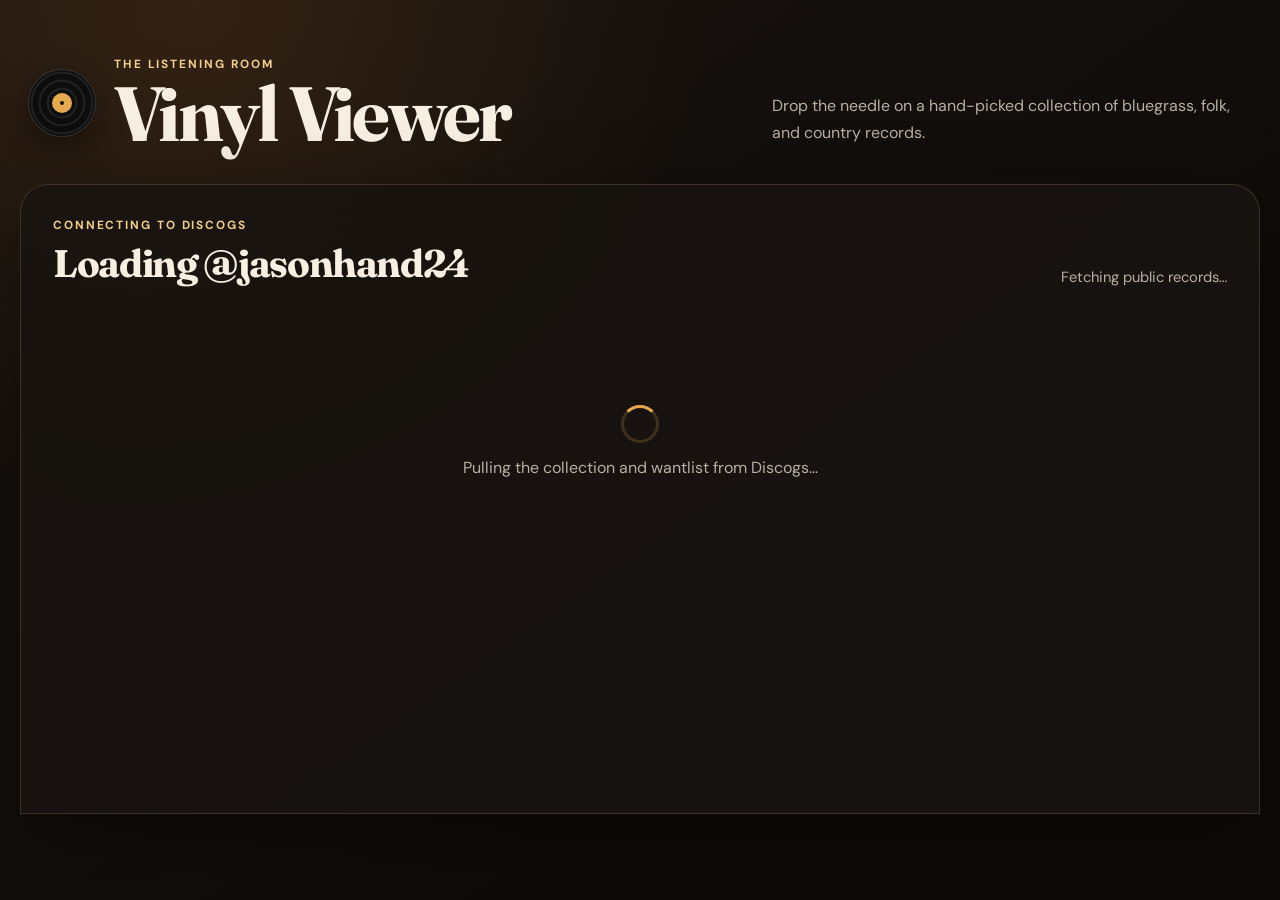
==== commit 72377d65: "Instrumenting DD-RUM" ====
--- a/index.html
+++ b/index.html
@@ -8,6 +8,7 @@
     <meta name="description" content="Browse a personal collection of vinyl records by artist, title, label, and genre.">
     <link rel="icon" href="images/favicon.png" type="image/png">
     <title>Vinyl Viewer</title>
+    <script src="scripts/rum.js"></script>
     <link rel="stylesheet" href="style/style.css">
 </head>
 <body>
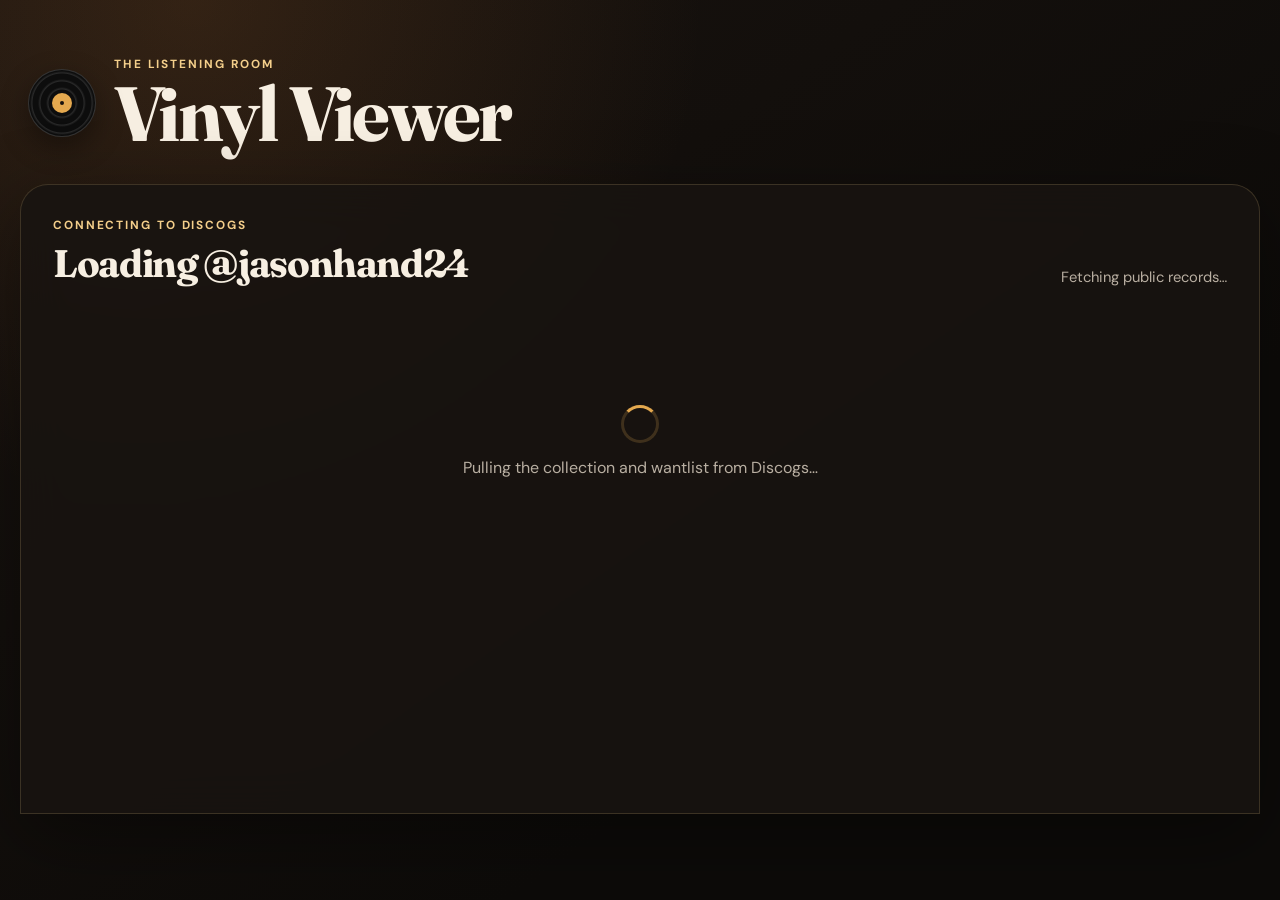
==== commit 54d2a16e: "updates to analytics and filters" ====
--- a/index.html
+++ b/index.html
@@ -23,7 +23,6 @@
                     <h1>Vinyl Viewer</h1>
                 </div>
             </div>
-            <p class="intro">Drop the needle on a hand-picked collection of bluegrass, folk, and country records.</p>
         </div>
         <div id="navigation-row" class="navigation-row" hidden>
             <nav class="view-nav" aria-label="Vinyl Viewer sections">
@@ -42,12 +41,12 @@
                 <button class="view-nav-button" type="button" data-view="share">
                     Share
                 </button>
+                <div class="account-tools">
+                    <span>Viewing <strong id="connected-username"></strong></span>
+                    <button type="button" data-view="about">Who built this?</button>
+                    <button id="disconnect-button" type="button">Disconnect</button>
+                </div>
             </nav>
-            <div class="account-tools">
-                <span>Viewing <strong id="connected-username"></strong></span>
-                <button type="button" data-view="about">Who built this?</button>
-                <button id="disconnect-button" type="button">Disconnect</button>
-            </div>
         </div>
     </header>
 
@@ -78,8 +77,11 @@
                 <p id="result-count" class="result-count" aria-live="polite">Loading records…</p>
             </div>
             <div id="shared-banner" class="shared-banner" hidden>
-                <strong>Shared collection</strong>
-                <p id="shared-description"></p>
+                <div class="shared-banner-copy">
+                    <strong>Shared collection</strong>
+                    <p id="shared-description"></p>
+                </div>
+                <button id="clear-shared-view" type="button">View full collection</button>
             </div>
 
             <div id="collection-controls" class="controls" aria-label="Collection filters">
@@ -241,8 +243,8 @@
                         <p>Support the development, maintenance, and hosting costs of this tool.</p>
                     </div>
                     <div class="coffee-actions">
-                        <a href="https://buy.stripe.com/28E5kD26Lgnjfpr4XQ3oA00" target="_blank" rel="noopener noreferrer">$5 Coffee</a>
-                        <a href="https://buy.stripe.com/14AdR9aDhgnjcdf61U3oA01" target="_blank" rel="noopener noreferrer">$10 Coffee &amp; Snack</a>
+                        <a href="https://buy.stripe.com/28E5kD26Lgnjfpr4XQ3oA00" target="_blank" rel="noopener noreferrer" data-support-tier="coffee" data-dd-action-name="Buy developer $5 coffee">$5 Coffee</a>
+                        <a href="https://buy.stripe.com/14AdR9aDhgnjcdf61U3oA01" target="_blank" rel="noopener noreferrer" data-support-tier="coffee-and-snack" data-dd-action-name="Buy developer $10 coffee and snack">$10 Coffee &amp; Snack</a>
                     </div>
                 </section>
 
--- a/style/style.css
+++ b/style/style.css
@@ -133,26 +133,17 @@
     line-height: 0.94;
 }
 
-.intro {
-    max-width: 480px;
-    margin: 0 0 4px;
-    color: var(--muted);
-    font-size: 1rem;
-    line-height: 1.65;
-}
-
 .navigation-row {
+    margin-top: 34px;
+    padding-bottom: 2px;
+}
+
+.view-nav {
     display: flex;
     align-items: center;
-    justify-content: space-between;
-    gap: 20px;
-    margin-top: 34px;
-    padding-bottom: 2px;
-}
-
-.view-nav {
-    display: flex;
+    flex-wrap: wrap;
     gap: 8px;
+    width: 100%;
 }
 
 .view-nav-button {
@@ -193,6 +184,7 @@
 .account-tools {
     display: flex;
     align-items: center;
+    margin-left: auto;
     gap: 12px;
     color: var(--muted);
     font-size: 0.82rem;
@@ -338,6 +330,10 @@
 }
 
 .shared-banner {
+    display: flex;
+    align-items: center;
+    justify-content: space-between;
+    gap: 18px;
     margin: -4px 0 22px;
     padding: 14px 17px;
     border: 1px solid rgba(229, 169, 79, 0.28);
@@ -345,8 +341,8 @@
     background: rgba(229, 169, 79, 0.07);
 }
 
-.shared-banner strong,
-.shared-banner p {
+.shared-banner-copy strong,
+.shared-banner-copy p {
     display: inline;
 }
 
@@ -359,6 +355,20 @@
     margin: 0;
     color: var(--muted);
     font-size: 0.86rem;
+}
+
+.shared-banner button {
+    flex: 0 0 auto;
+    padding: 9px 13px;
+    border: 1px solid rgba(229, 169, 79, 0.4);
+    border-radius: 9px;
+    color: var(--amber-light);
+    background: rgba(229, 169, 79, 0.09);
+}
+
+.shared-banner button:hover {
+    border-color: rgba(229, 169, 79, 0.7);
+    background: rgba(229, 169, 79, 0.16);
 }
 
 .result-count {
@@ -634,6 +644,13 @@
     background: rgba(255, 255, 255, 0.035);
 }
 
+.record-year {
+    align-self: center;
+    color: #aaa096;
+    font-size: 0.72rem;
+    line-height: 1;
+}
+
 .status-message {
     display: grid;
     min-height: 260px;
@@ -656,6 +673,73 @@
 .analytics-dashboard {
     display: grid;
     gap: 24px;
+}
+
+.analytics-scope {
+    display: flex;
+    align-items: center;
+    justify-content: space-between;
+    gap: 18px;
+    padding: 16px 18px;
+    border: 1px solid var(--stroke);
+    border-radius: 16px;
+    background: rgba(255, 255, 255, 0.025);
+}
+
+.analytics-scope strong,
+.analytics-scope p {
+    display: block;
+}
+
+.analytics-scope strong {
+    color: var(--cream);
+    font-size: 0.9rem;
+}
+
+.analytics-scope p {
+    margin: 4px 0 0;
+    color: var(--muted);
+    font-size: 0.76rem;
+}
+
+.analytics-scope-buttons {
+    display: flex;
+    flex: 0 0 auto;
+    gap: 6px;
+    padding: 4px;
+    border-radius: 12px;
+    background: rgba(0, 0, 0, 0.2);
+}
+
+.analytics-scope-buttons button {
+    display: flex;
+    align-items: center;
+    gap: 7px;
+    padding: 9px 12px;
+    border: 1px solid transparent;
+    border-radius: 9px;
+    color: var(--muted);
+    background: transparent;
+}
+
+.analytics-scope-buttons button:hover,
+.analytics-scope-buttons button.is-active {
+    color: var(--amber-light);
+    background: rgba(229, 169, 79, 0.1);
+}
+
+.analytics-scope-buttons button.is-active {
+    border-color: rgba(229, 169, 79, 0.35);
+}
+
+.analytics-scope-buttons span {
+    min-width: 23px;
+    padding: 2px 6px;
+    border-radius: 999px;
+    color: var(--cream);
+    background: rgba(255, 255, 255, 0.09);
+    font-size: 0.68rem;
+    text-align: center;
 }
 
 .analytics-stats {
@@ -711,7 +795,7 @@
 
 .analytics-donuts {
     display: grid;
-    grid-template-columns: repeat(2, minmax(0, 1fr));
+    grid-template-columns: repeat(auto-fit, minmax(360px, 1fr));
     gap: 14px;
 }
 
@@ -911,6 +995,22 @@
 .artist-table td {
     color: #ddd4ca;
     font-size: 0.86rem;
+}
+
+.distribution-filter-button {
+    padding: 0;
+    border: 0;
+    color: #ddd4ca;
+    text-align: left;
+    text-decoration: underline;
+    text-decoration-color: rgba(229, 169, 79, 0.38);
+    text-underline-offset: 3px;
+    background: transparent;
+}
+
+.distribution-filter-button:hover {
+    color: var(--amber-light);
+    text-decoration-color: currentColor;
 }
 
 .artist-table th:first-child,
@@ -1930,11 +2030,6 @@
         grid-template-columns: 1fr 1fr;
     }
 
-    .navigation-row {
-        align-items: flex-start;
-        flex-direction: column-reverse;
-    }
-
     .connection-screen {
         grid-template-columns: 1fr;
         gap: 36px;
@@ -1992,10 +2087,6 @@
         inset: 24px;
     }
 
-    .intro {
-        font-size: 0.92rem;
-    }
-
     .view-nav {
         display: grid;
         grid-template-columns: repeat(2, 1fr);
@@ -2012,9 +2103,30 @@
     }
 
     .account-tools {
+        grid-column: 1 / -1;
         justify-content: space-between;
+        margin-left: 0;
         width: 100%;
         flex-wrap: wrap;
+    }
+
+    .shared-banner {
+        align-items: flex-start;
+        flex-direction: column;
+    }
+
+    .analytics-scope {
+        align-items: flex-start;
+        flex-direction: column;
+    }
+
+    .analytics-scope-buttons {
+        width: 100%;
+    }
+
+    .analytics-scope-buttons button {
+        flex: 1;
+        justify-content: center;
     }
 
     .connection-screen {
@@ -2039,12 +2151,26 @@
     }
 
     .controls {
-        position: static;
-        grid-template-columns: 1fr;
+        position: sticky;
+        top: max(8px, env(safe-area-inset-top));
+        z-index: 20;
+        grid-template-columns: minmax(0, 1fr) auto;
+        gap: 8px;
+        padding: 8px;
+        border-radius: 14px;
+        background: rgba(19, 15, 12, 0.97);
+    }
+
+    .controls .select-field select {
+        min-width: 0;
+    }
+
+    .controls .secondary-button {
+        padding-inline: 14px;
     }
 
     .search-field {
-        grid-column: auto;
+        grid-column: 1 / -1;
     }
 
     .select-field select {
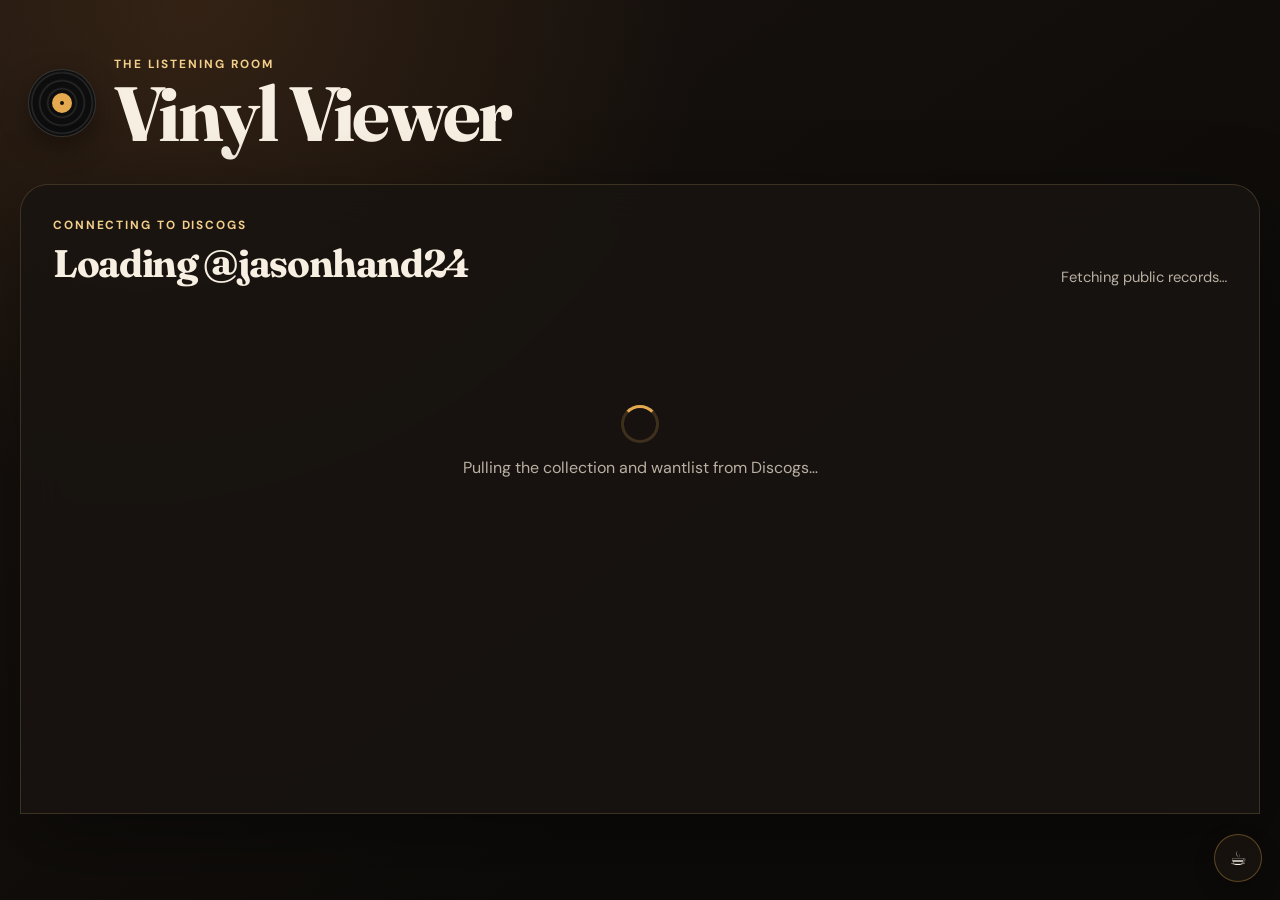
==== commit 633f536b: "Header style changes" ====
--- a/index.html
+++ b/index.html
@@ -8,8 +8,8 @@
     <meta name="description" content="Browse a personal collection of vinyl records by artist, title, label, and genre.">
     <link rel="icon" href="images/favicon.png" type="image/png">
     <title>Vinyl Viewer</title>
-    <script src="scripts/rum.js"></script>
-    <link rel="stylesheet" href="style/style.css">
+    <script src="scripts/rum.js?v=20260805-replay"></script>
+    <link rel="stylesheet" href="style/style.css?v=20260805-single-header-row">
 </head>
 <body>
     <div class="background" aria-hidden="true"></div>
@@ -23,30 +23,35 @@
                     <h1>Vinyl Viewer</h1>
                 </div>
             </div>
-        </div>
-        <div id="navigation-row" class="navigation-row" hidden>
-            <nav class="view-nav" aria-label="Vinyl Viewer sections">
-                <button class="view-nav-button is-active" type="button" data-view="collection" aria-current="page">
-                    Collection <span id="collection-count">0</span>
-                </button>
-                <button class="view-nav-button" type="button" data-view="wantlist">
-                    Wantlist <span id="wantlist-count">0</span>
-                </button>
-                <button id="seller-view-button" class="view-nav-button" type="button" data-view="seller" hidden>
-                    For Sale <span id="seller-count">—</span>
-                </button>
-                <button class="view-nav-button" type="button" data-view="analytics">
-                    Analytics
-                </button>
-                <button class="view-nav-button" type="button" data-view="share">
-                    Share
-                </button>
+            <div id="navigation-row" class="navigation-row" hidden>
+                <nav class="view-nav" aria-label="Vinyl Viewer sections">
+                    <button class="view-nav-button is-active" type="button" data-view="collection" aria-current="page">
+                        Collection <span id="collection-count">0</span>
+                    </button>
+                    <button class="view-nav-button" type="button" data-view="wantlist">
+                        Wantlist <span id="wantlist-count">0</span>
+                    </button>
+                    <button id="seller-view-button" class="view-nav-button" type="button" data-view="seller" hidden>
+                        For Sale <span id="seller-count">—</span>
+                    </button>
+                    <button class="view-nav-button" type="button" data-view="analytics">
+                        Analytics
+                    </button>
+                    <button class="view-nav-button" type="button" data-view="share">
+                        Share
+                    </button>
+                </nav>
                 <div class="account-tools">
-                    <span>Viewing <strong id="connected-username"></strong></span>
-                    <button type="button" data-view="about">Who built this?</button>
-                    <button id="disconnect-button" type="button">Disconnect</button>
-                </div>
-            </nav>
+                    <button class="builder-button" type="button" data-view="about">Who built this?</button>
+                    <div class="profile-tools">
+                        <span class="profile-summary">
+                            <small>Viewing profile</small>
+                            <strong id="connected-username"></strong>
+                        </span>
+                        <button id="disconnect-button" class="disconnect-button" type="button">Disconnect</button>
+                    </div>
+                </div>
+            </div>
         </div>
     </header>
 
@@ -99,6 +104,8 @@
                         <option value="shuffle">Shelf shuffle</option>
                         <option value="artist">Artist A–Z</option>
                         <option value="title">Album A–Z</option>
+                        <option value="release-newest">Release date: new to old</option>
+                        <option value="release-oldest">Release date: old to new</option>
                         <option value="newest">Recently added</option>
                         <option value="rating">Highest rated</option>
                     </select>
@@ -240,11 +247,11 @@
                     <div>
                         <p class="eyebrow">Support the project</p>
                         <h3>Buy the developer coffee</h3>
-                        <p>Support the development, maintenance, and hosting costs of this tool.</p>
+                        <p>Enjoying Vinyl Viewer? Help keep it running.</p>
                     </div>
                     <div class="coffee-actions">
-                        <a href="https://buy.stripe.com/28E5kD26Lgnjfpr4XQ3oA00" target="_blank" rel="noopener noreferrer" data-support-tier="coffee" data-dd-action-name="Buy developer $5 coffee">$5 Coffee</a>
-                        <a href="https://buy.stripe.com/14AdR9aDhgnjcdf61U3oA01" target="_blank" rel="noopener noreferrer" data-support-tier="coffee-and-snack" data-dd-action-name="Buy developer $10 coffee and snack">$10 Coffee &amp; Snack</a>
+                        <a href="https://buy.stripe.com/28E5kD26Lgnjfpr4XQ3oA00" target="_blank" rel="noopener noreferrer" data-support-tier="coffee" data-support-placement="about" data-dd-action-name="Buy developer $5 coffee">$5 Coffee</a>
+                        <a href="https://buy.stripe.com/14AdR9aDhgnjcdf61U3oA01" target="_blank" rel="noopener noreferrer" data-support-tier="coffee-and-snack" data-support-placement="about" data-dd-action-name="Buy developer $10 coffee and snack">$10 Coffee + Snack</a>
                     </div>
                 </section>
 
@@ -252,6 +259,22 @@
             </div>
         </section>
     </main>
+
+    <div id="support-menu" class="support-menu">
+        <button id="support-toggle" class="support-toggle" type="button" aria-label="Support the project" title="Support the project" aria-expanded="false" aria-controls="support-popover">
+            <span aria-hidden="true">☕</span>
+        </button>
+        <div id="support-popover" class="support-popover" aria-labelledby="support-popover-title" hidden>
+            <p class="eyebrow">Support the project</p>
+            <strong id="support-popover-title">Enjoy Vinyl Viewer?</strong>
+            <p>Help keep it running.</p>
+            <div class="support-popover-actions">
+                <a href="https://buy.stripe.com/28E5kD26Lgnjfpr4XQ3oA00" target="_blank" rel="noopener noreferrer" data-support-tier="coffee" data-support-placement="floating" data-dd-action-name="Buy developer $5 coffee">$5 Coffee</a>
+                <a href="https://buy.stripe.com/14AdR9aDhgnjcdf61U3oA01" target="_blank" rel="noopener noreferrer" data-support-tier="coffee-and-snack" data-support-placement="floating" data-dd-action-name="Buy developer $10 coffee and snack">$10 Coffee + Snack</a>
+            </div>
+            <small>Secure checkout with Stripe</small>
+        </div>
+    </div>
 
     <div id="modal" class="modal" hidden>
         <div class="modal-backdrop" data-close-modal></div>
@@ -280,6 +303,6 @@
         </article>
     </template>
 
-    <script src="scripts/script.js"></script>
+    <script src="scripts/script.js?v=20260805-floating-support"></script>
 </body>
 </html>
--- a/style/style.css
+++ b/style/style.css
@@ -74,7 +74,7 @@
 
 .header-content {
     display: flex;
-    align-items: flex-end;
+    align-items: center;
     justify-content: space-between;
     gap: 36px;
 }
@@ -134,16 +134,20 @@
 }
 
 .navigation-row {
-    margin-top: 34px;
-    padding-bottom: 2px;
+    display: flex;
+    align-items: center;
+    justify-content: flex-end;
+    flex: 1;
+    gap: 10px;
+    min-width: 0;
 }
 
 .view-nav {
     display: flex;
     align-items: center;
-    flex-wrap: wrap;
+    justify-content: flex-end;
+    flex-wrap: nowrap;
     gap: 8px;
-    width: 100%;
 }
 
 .view-nav-button {
@@ -184,33 +188,187 @@
 .account-tools {
     display: flex;
     align-items: center;
-    margin-left: auto;
+    justify-content: flex-end;
+    flex: 0 0 auto;
+    gap: 10px;
+    color: var(--muted);
+    font-size: 0.82rem;
+}
+
+.support-menu {
+    position: fixed;
+    right: max(18px, env(safe-area-inset-right));
+    bottom: max(18px, env(safe-area-inset-bottom));
+    z-index: 40;
+}
+
+.support-toggle {
+    display: grid;
+    width: 48px;
+    height: 48px;
+    padding: 0;
+    border: 1px solid rgba(229, 169, 79, 0.35);
+    border-radius: 50%;
+    color: var(--cream);
+    background: rgba(24, 19, 15, 0.9);
+    place-items: center;
+    font-size: 1.2rem;
+    box-shadow: 0 8px 22px rgba(0, 0, 0, 0.2);
+    backdrop-filter: blur(10px);
+    transition: background 160ms ease, box-shadow 160ms ease, transform 160ms ease;
+}
+
+.support-toggle:hover,
+.support-toggle[aria-expanded="true"] {
+    border-color: var(--amber);
+    background: rgba(51, 40, 31, 0.96);
+    box-shadow: 0 10px 28px rgba(0, 0, 0, 0.28);
+    transform: translateY(-1px);
+}
+
+.support-popover {
+    position: absolute;
+    right: 0;
+    bottom: calc(100% + 12px);
+    z-index: 20;
+    width: min(310px, calc(100vw - 32px));
+    padding: 20px;
+    border: 1px solid rgba(229, 169, 79, 0.32);
+    border-radius: 14px;
+    color: var(--cream);
+    background: rgba(24, 19, 15, 0.98);
+    box-shadow: var(--shadow);
+}
+
+.support-popover::before {
+    position: absolute;
+    right: 19px;
+    bottom: -6px;
+    width: 10px;
+    height: 10px;
+    border-right: 1px solid rgba(229, 169, 79, 0.32);
+    border-bottom: 1px solid rgba(229, 169, 79, 0.32);
+    content: "";
+    background: #18130f;
+    transform: rotate(45deg);
+}
+
+.support-popover .eyebrow {
+    margin-bottom: 7px;
+    font-size: 0.64rem;
+}
+
+.support-popover > strong {
+    display: block;
+    font-family: "Fraunces", Georgia, serif;
+    font-size: 1.35rem;
+}
+
+.support-popover > p:not(.eyebrow) {
+    margin: 5px 0 16px;
+    color: var(--muted);
+}
+
+.support-popover-actions {
+    display: grid;
+    grid-template-columns: 1fr 1fr;
+    gap: 8px;
+}
+
+.support-popover-actions a {
+    padding: 10px 9px;
+    border: 1px solid var(--stroke);
+    border-radius: 9px;
+    color: var(--cream);
+    font-size: 0.78rem;
+    font-weight: 700;
+    text-align: center;
+    text-decoration: none;
+    background: rgba(255, 255, 255, 0.04);
+}
+
+.support-popover-actions a:first-child {
+    border-color: var(--amber);
+    color: #21170b;
+    background: var(--amber);
+}
+
+.support-popover-actions a:hover {
+    border-color: var(--amber);
+    color: var(--amber-light);
+}
+
+.support-popover-actions a:first-child:hover {
+    color: #21170b;
+    background: var(--amber-light);
+}
+
+.support-popover > small {
+    display: block;
+    margin-top: 11px;
+    color: #93887d;
+    font-size: 0.66rem;
+    text-align: center;
+}
+
+.profile-tools {
+    display: flex;
+    align-items: center;
     gap: 12px;
-    color: var(--muted);
-    font-size: 0.82rem;
-}
-
-.account-tools strong {
+    padding: 8px 10px 8px 14px;
+    border: 1px solid var(--stroke);
+    border-radius: 12px;
+    background: rgba(255, 255, 255, 0.035);
+}
+
+.profile-summary {
+    display: grid;
+    gap: 1px;
+}
+
+.profile-summary small {
+    color: var(--muted);
+    font-size: 0.65rem;
+    font-weight: 700;
+    letter-spacing: 0.1em;
+    text-transform: uppercase;
+}
+
+.profile-summary strong {
     color: var(--cream);
-}
-
-.account-tools button {
-    padding: 8px 12px;
-    border: 1px solid rgba(255, 255, 255, 0.14);
-    border-radius: 9px;
-    color: var(--muted);
-    background: rgba(255, 255, 255, 0.04);
-}
-
-.account-tools button:hover {
+    font-size: 0.88rem;
+}
+
+.account-tools .builder-button {
+    padding: 10px 14px;
+    border: 1px solid rgba(229, 169, 79, 0.35);
+    border-radius: 10px;
+    color: var(--amber-light);
+    background: rgba(229, 169, 79, 0.09);
+    font-weight: 700;
+}
+
+.account-tools .builder-button:hover,
+.account-tools .builder-button.is-active {
     border-color: rgba(229, 169, 79, 0.45);
-    color: var(--amber-light);
-}
-
-.account-tools button.is-active {
-    border-color: rgba(229, 169, 79, 0.45);
-    color: var(--amber-light);
-    background: rgba(229, 169, 79, 0.1);
+    color: var(--cream);
+    background: rgba(229, 169, 79, 0.16);
+}
+
+.account-tools .disconnect-button {
+    padding: 3px 0;
+    border: 0;
+    color: #93887d;
+    background: transparent;
+    font-size: 0.7rem;
+    text-decoration: underline;
+    text-decoration-color: rgba(147, 136, 125, 0.45);
+    text-underline-offset: 3px;
+}
+
+.account-tools .disconnect-button:hover {
+    color: var(--muted);
+    text-decoration-color: currentColor;
 }
 
 .connection-screen {
@@ -2019,6 +2177,18 @@
     to { transform: rotate(360deg); }
 }
 
+@media (max-width: 1280px) {
+    .header-content {
+        align-items: flex-start;
+        flex-direction: column;
+        gap: 22px;
+    }
+
+    .navigation-row {
+        width: 100%;
+    }
+}
+
 @media (max-width: 900px) {
     .header-content {
         align-items: flex-start;
@@ -2026,6 +2196,30 @@
         gap: 22px;
     }
 
+    .navigation-row {
+        align-items: stretch;
+        gap: 6px;
+        width: 100%;
+    }
+
+    .account-tools {
+        gap: 8px;
+        justify-content: flex-end;
+    }
+
+    .view-nav {
+        gap: 6px;
+        justify-content: flex-end;
+    }
+
+    .view-nav-button {
+        padding-inline: 8px;
+    }
+
+    .account-tools .builder-button {
+        padding-inline: 12px;
+    }
+
     .controls {
         grid-template-columns: 1fr 1fr;
     }
@@ -2064,6 +2258,13 @@
     }
 }
 
+@media (max-width: 720px) {
+    .navigation-row {
+        align-items: stretch;
+        flex-direction: column;
+    }
+}
+
 @media (max-width: 680px) {
     .site-header,
     main {
@@ -2099,15 +2300,52 @@
     }
 
     .navigation-row {
-        margin-top: 24px;
+        align-items: stretch;
+        flex-direction: column;
+        gap: 12px;
     }
 
     .account-tools {
+        display: grid;
+        grid-template-columns: 1fr;
+        justify-content: stretch;
+        width: 100%;
+    }
+
+    .account-tools .builder-button {
+        width: 100%;
+        justify-content: center;
+    }
+
+    .support-menu {
+        right: max(14px, env(safe-area-inset-right));
+        bottom: max(14px, env(safe-area-inset-bottom));
+    }
+
+    .support-toggle {
+        width: 44px;
+        height: 44px;
+    }
+
+    .support-popover {
+        width: min(310px, calc(100vw - 28px));
+    }
+
+    .profile-tools {
         grid-column: 1 / -1;
         justify-content: space-between;
-        margin-left: 0;
+        min-width: 0;
         width: 100%;
-        flex-wrap: wrap;
+    }
+
+    .profile-summary {
+        min-width: 0;
+    }
+
+    .profile-summary strong {
+        overflow: hidden;
+        text-overflow: ellipsis;
+        white-space: nowrap;
     }
 
     .shared-banner {
